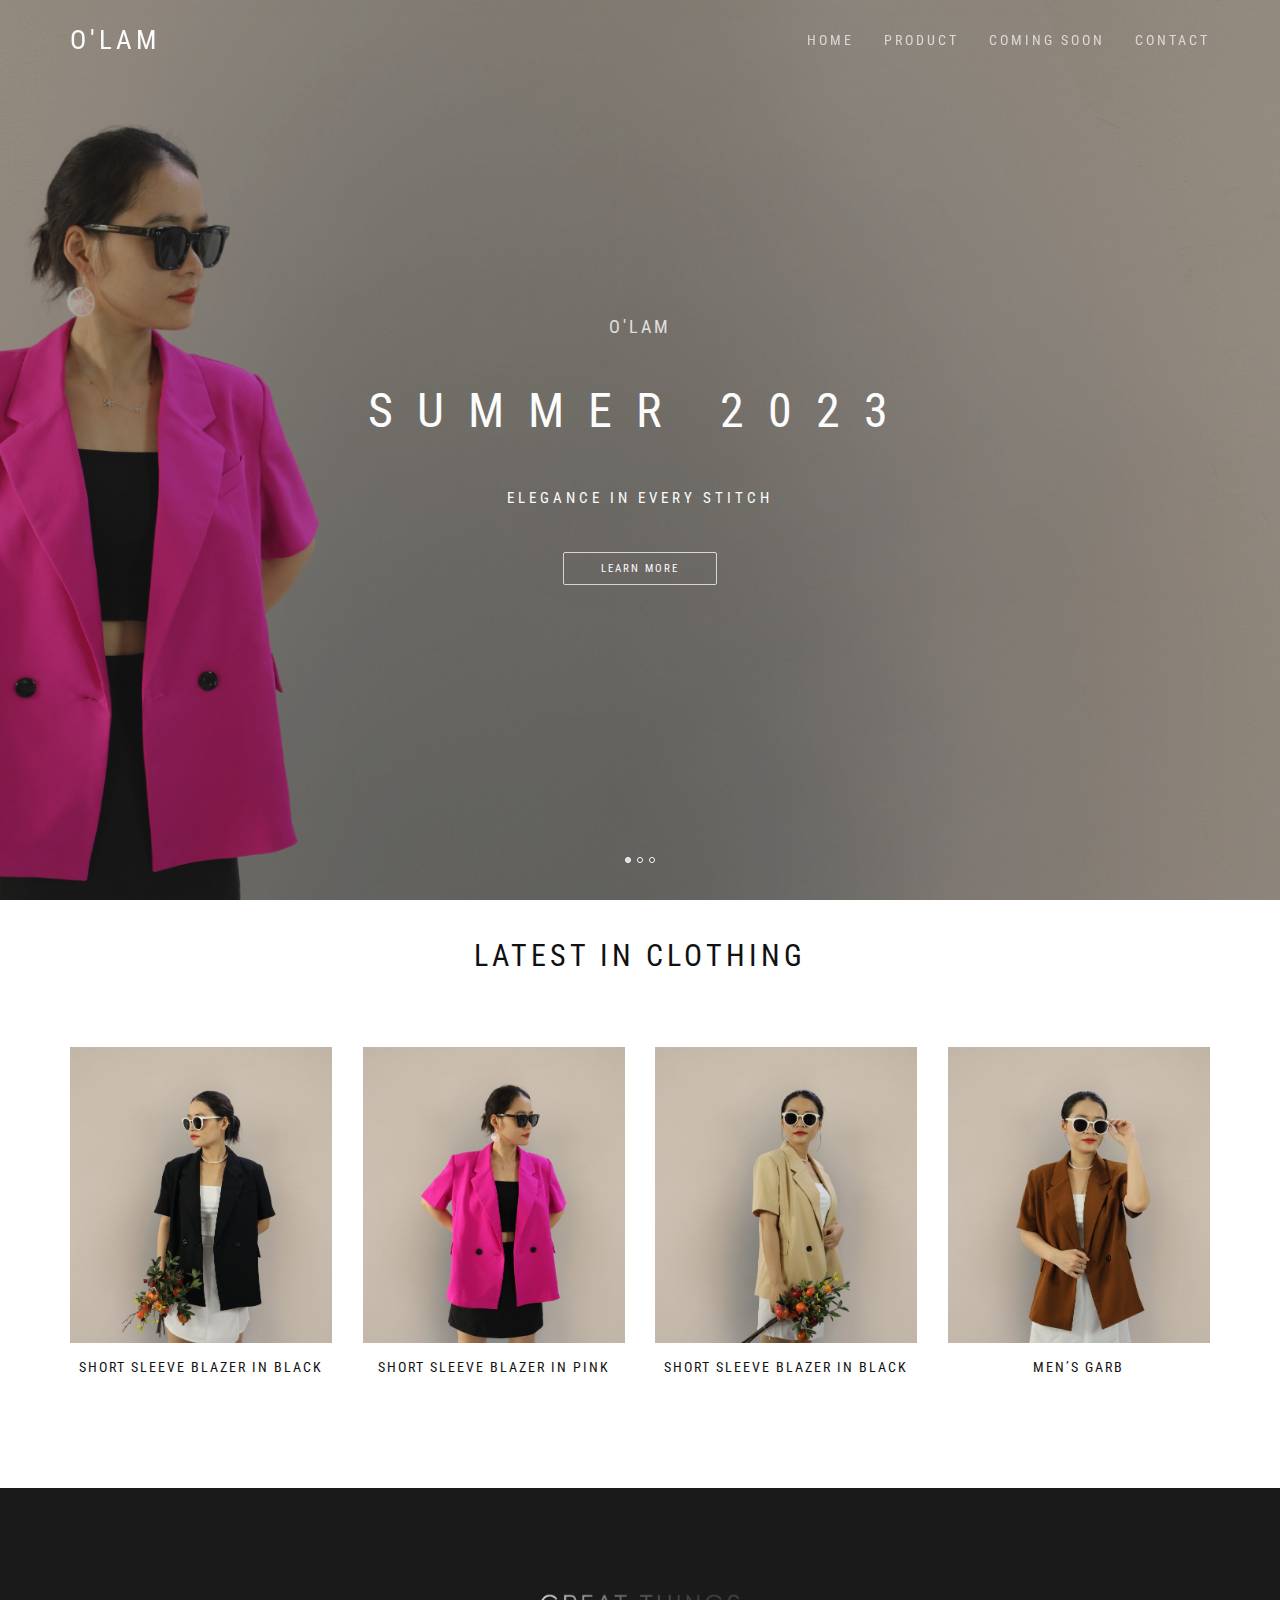
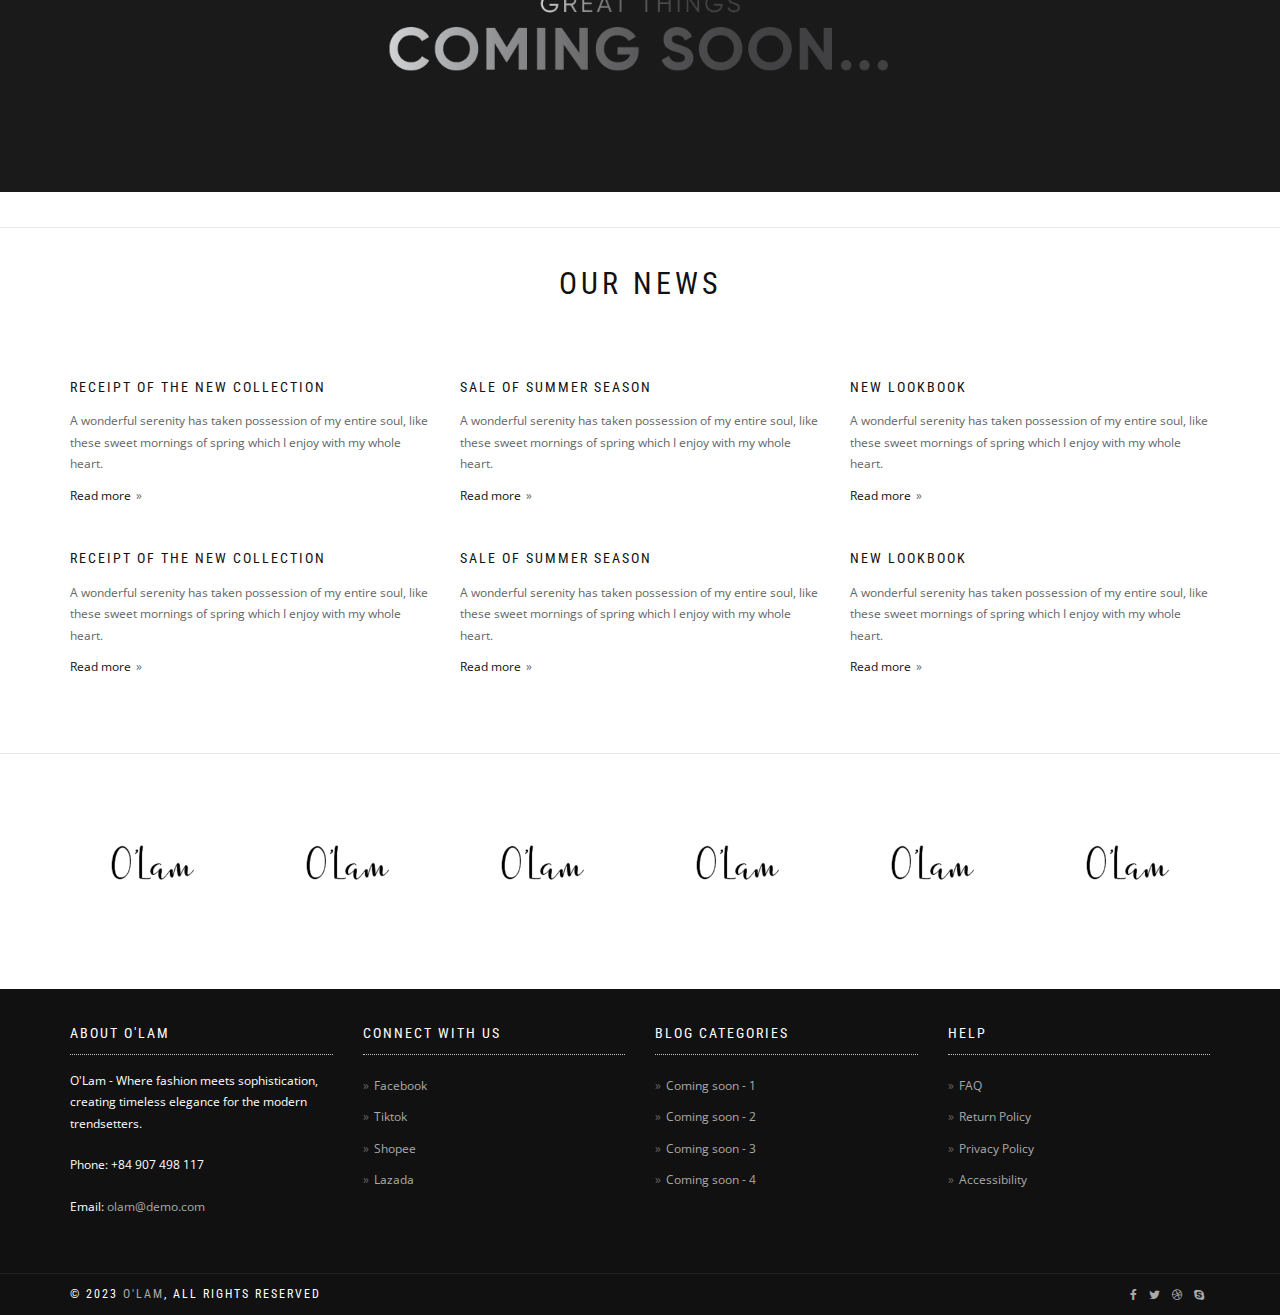
==== index.html @ 0d29443d "aa" ====
<!DOCTYPE html>
<html lang="en-US" dir="ltr">
  <head>
    <meta charset="utf-8">
    <meta http-equiv="X-UA-Compatible" content="IE=edge">
    <meta name="viewport" content="width=device-width, initial-scale=1">
    <!--  
    Document Title
    =============================================
    -->
    <title>O'LAM | Be Your Style</title>
    <!--  
    Favicons
    =============================================
    -->
    <link rel="icon" type="image/png" sizes="16x16"  href="assets/images/favicons/favicon-16x16.png">
    <meta name="msapplication-TileColor" content="#ffffff">
    <meta name="theme-color" content="#ffffff">
    <!--  
    Stylesheets
    =============================================
    
    -->
    <!-- Default stylesheets-->
    <link href="assets/lib/bootstrap/dist/css/bootstrap.min.css" rel="stylesheet">
    <!-- Template specific stylesheets-->
    <link href="https://fonts.googleapis.com/css?family=Roboto+Condensed:400,700" rel="stylesheet">
    <link href="https://fonts.googleapis.com/css?family=Volkhov:400i" rel="stylesheet">
    <link href="https://fonts.googleapis.com/css?family=Open+Sans:300,400,600,700,800" rel="stylesheet">
    <link href="assets/lib/animate.css/animate.css" rel="stylesheet">
    <link href="assets/lib/components-font-awesome/css/font-awesome.min.css" rel="stylesheet">
    <link href="assets/lib/et-line-font/et-line-font.css" rel="stylesheet">
    <link href="assets/lib/flexslider/flexslider.css" rel="stylesheet">
    <link href="assets/lib/owl.carousel/dist/assets/owl.carousel.min.css" rel="stylesheet">
    <link href="assets/lib/owl.carousel/dist/assets/owl.theme.default.min.css" rel="stylesheet">
    <link href="assets/lib/magnific-popup/dist/magnific-popup.css" rel="stylesheet">
    <link href="assets/lib/simple-text-rotator/simpletextrotator.css" rel="stylesheet">
    <!-- Main stylesheet and color file-->
    <link href="assets/css/style.css" rel="stylesheet">
    <link href="assets/css/olam.css" rel="stylesheet">
    <link id="color-scheme" href="assets/css/colors/default.css" rel="stylesheet">
  </head>
  <body data-spy="scroll" data-target=".onpage-navigation" data-offset="60">
    <main>
      <div class="page-loader">
        <div class="loader">Loading...</div>
      </div>
      <nav class="navbar navbar-custom navbar-fixed-top navbar-transparent" role="navigation">
        <div class="container">
          <div class="navbar-header">
            <button class="navbar-toggle" type="button" data-toggle="collapse" data-target="#custom-collapse"><span class="sr-only">Toggle navigation</span><span class="icon-bar"></span><span class="icon-bar"></span><span class="icon-bar"></span></button><a class="navbar-brand" href="index.html">O'LAM</a>
          </div>
          <div class="collapse navbar-collapse" id="custom-collapse">
            <ul class="nav navbar-nav navbar-right">
              <li class="dropdown"><a  href="#" >Home</a></li>
              <li class="dropdown"><a  href="#" >PRODUCT</a></li>
              <li class="dropdown"><a  href="#" >COMING SOON</a></li>
              <li class="dropdown"><a  href="#" >CONTACT</a></li>
              
            </ul>
          </div>
        </div>
      </nav>
      <section class="home-section home-fade home-full-height" id="home">
        <div class="hero-slider">
          <ul class="slides">
            <li class="bg-dark-30 bg-dark shop-page-header" style="background-image:url(&quot;assets/images/shop/slider1.png&quot;);">
              <div class="titan-caption">
                <div class="caption-content">
                  <div class="font-alt mb-30 titan-title-size-2">O'lam</div>
                  <div class="font-alt mb-30 titan-title-size-4"> Summer 2023</div>
                  <div class="font-alt mb-40 titan-title-size-1">Elegance in Every Stitch</div><a class="section-scroll btn btn-border-w btn-round" href="#latest">Learn More</a>
                </div>
              </div>
            </li>
            <li class="bg-dark-30 bg-dark shop-page-header" style="background-image:url(&quot;assets/images/shop/slider2.png&quot;);">
              <div class="titan-caption">
                <div class="caption-content">
                  <div class="font-alt mb-30 titan-title-size-2">O'lam</div>
                  <div class="font-alt mb-40 titan-title-size-4">YOUR ONLINE FASHION DESTINATION</div><a class="section-scroll btn btn-border-w btn-round" href="#latest">Learn More</a>
                </div>
              </div>
            </li>
            <li class="bg-dark-30 bg-dark shop-page-header" style="background-image:url(&quot;assets/images/shop/slider3.png&quot;);">
              <div class="titan-caption">
                <div class="caption-content">
                  <div class="font-alt mb-30 titan-title-size-2">O'lam</div>
                  <div class="font-alt mb-40 titan-title-size-4">Exclusive products</div><a class="section-scroll btn btn-border-w btn-round" href="#latest">Learn More</a>
                </div>
              </div>
            </li>
          </ul>
        </div>
      </section>
      <div class="main">
        <section class="module-small">
          <div class="container">
            <div class="row">
              <div class="col-sm-6 col-sm-offset-3">
                <h2 class="module-title font-alt">Latest in clothing</h2>
              </div>
            </div>
            <div class="row multi-columns-row">
              <div class="col-sm-6 col-md-3 col-lg-3">
                <div class="shop-item">
                  <div class="shop-item-image1"><img src="assets/images/shop/product-7.jpg" alt="Accessories Pack"/>
                    <!-- <div class="shop-item-detail"><a class="btn btn-round btn-b"><span class="icon-basket">Add To Cart</span></a></div> -->
                  </div>
                  <h4 class="shop-item-title font-alt"><a href="#">short sleeve blazer in black</a></h4>
                </div>
              </div>
              <div class="col-sm-6 col-md-3 col-lg-3">
                <div class="shop-item">
                  <div class="shop-item-image1"><img src="assets/images/shop/product-10.jpg" alt="Cold Garb"/>
                    <!-- <div class="shop-item-detail"><a class="btn btn-round btn-b"><span class="icon-basket">Add To Cart</span></a></div> -->
                  </div>
                  <h4 class="shop-item-title font-alt"><a href="#">short sleeve blazer in pink</a></h4>
                </div>
              </div>
              <div class="col-sm-6 col-md-3 col-lg-3">
                <div class="shop-item">
                  <div class="shop-item-image1"><img src="assets/images/shop/product-8.jpg" alt="Men’s Casual Pack"/>
                    <!-- <div class="shop-item-detail"><a class="btn btn-round btn-b"><span class="icon-basket">Add To Cart</span></a></div> -->
                  </div>
                  <h4 class="shop-item-title font-alt"><a href="#">short sleeve blazer in black</a></h4>
                </div>
              </div>
              <div class="col-sm-6 col-md-3 col-lg-3">
                <div class="shop-item">
                  <div class="shop-item-image1"><img src="assets/images/shop/product-9.jpg" alt="Men’s Garb"/>
                    <!-- <div class="shop-item-detail"><a class="btn btn-round btn-b"><span class="icon-basket">Add To Cart</span></a></div> -->
                  </div>
                  <h4 class="shop-item-title font-alt"><a href="#">Men’s Garb</a></h4>
                </div>
              </div>
              
            </div>
            <!-- <div class="row mt-30">
              <div class="col-sm-12 align-center"><a class="btn btn-b btn-round" href="#">See all products</a></div>
            </div> -->
          </div>
        </section>
        <section class="module module-video ">   
                <img src="assets/images/Banner.png" alt="" srcset="">            
          <!-- <div class="video-player" data-property="{videoURL:'https://www.youtube.com/watch?v=EMy5krGcoOU', containment:'.module-video', startAt:0, mute:true, autoPlay:true, loop:true, opacity:1, showControls:false, showYTLogo:false, vol:25}"></div> -->
        </section>
        <!-- <section class="module">
          <div class="container">
            <div class="row">
              <div class="col-sm-6 col-sm-offset-3">
                <h2 class="module-title font-alt">Exclusive products</h2>
                <div class="module-subtitle font-serif">The languages only differ in their grammar, their pronunciation and their most common words.</div>
              </div>
            </div>
            <div class="row">
              <div class="owl-carousel text-center" data-items="5" data-pagination="false" data-navigation="false">
                <div class="owl-item">
                  <div class="col-sm-12">
                    <div class="ex-product"><a href="#"><img src="assets/images/shop/product-1.jpg" alt="Leather belt"/></a>
                      <h4 class="shop-item-title font-alt"><a href="#">Leather belt</a></h4>£12.00
                    </div>
                  </div>
                </div>
                <div class="owl-item">
                  <div class="col-sm-12">
                    <div class="ex-product"><a href="#"><img src="assets/images/shop/product-2.jpg" alt="Derby shoes"/></a>
                      <h4 class="shop-item-title font-alt"><a href="#">Derby shoes</a></h4>£54.00
                    </div>
                  </div>
                </div>
                <div class="owl-item">
                  <div class="col-sm-12">
                    <div class="ex-product"><a href="#"><img src="assets/images/shop/product-3.jpg" alt="Leather belt"/></a>
                      <h4 class="shop-item-title font-alt"><a href="#">Leather belt</a></h4>£19.00
                    </div>
                  </div>
                </div>
                <div class="owl-item">
                  <div class="col-sm-12">
                    <div class="ex-product"><a href="#"><img src="assets/images/shop/product-4.jpg" alt="Leather belt"/></a>
                      <h4 class="shop-item-title font-alt"><a href="#">Leather belt</a></h4>£14.00
                    </div>
                  </div>
                </div>
                <div class="owl-item">
                  <div class="col-sm-12">
                    <div class="ex-product"><a href="#"><img src="assets/images/shop/product-5.jpg" alt="Chelsea boots"/></a>
                      <h4 class="shop-item-title font-alt"><a href="#">Chelsea boots</a></h4>£44.00
                    </div>
                  </div>
                </div>
                <div class="owl-item">
                  <div class="col-sm-12">
                    <div class="ex-product"><a href="#"><img src="assets/images/shop/product-6.jpg" alt="Leather belt"/></a>
                      <h4 class="shop-item-title font-alt"><a href="#">Leather belt</a></h4>£19.00
                    </div>
                  </div>
                </div>
              </div>
            </div>
          </div>
        </section> -->
        <hr class="divider-w">
        <section class="module" id="news">
          <div class="container">
            <div class="row">
              <div class="col-sm-6 col-sm-offset-3">
                <h2 class="module-title font-alt">Our News</h2>
              </div>
            </div>
            <div class="row multi-columns-row post-columns wo-border">
              <div class="col-sm-6 col-md-4 col-lg-4">
                <div class="post mb-40">
                  <div class="post-header font-alt">
                    <h2 class="post-title"><a href="#">Receipt of the new collection</a></h2>
                  </div>
                  <div class="post-entry">
                    <p>A wonderful serenity has taken possession of my entire soul, like these sweet mornings of spring which I enjoy with my whole heart.</p>
                  </div>
                  <div class="post-more"><a class="more-link" href="#">Read more</a></div>
                </div>
              </div>
              <div class="col-sm-6 col-md-4 col-lg-4">
                <div class="post mb-40">
                  <div class="post-header font-alt">
                    <h2 class="post-title"><a href="#">Sale of summer season</a></h2>
                  </div>
                  <div class="post-entry">
                    <p>A wonderful serenity has taken possession of my entire soul, like these sweet mornings of spring which I enjoy with my whole heart.</p>
                  </div>
                  <div class="post-more"><a class="more-link" href="#">Read more</a></div>
                </div>
              </div>
              <div class="col-sm-6 col-md-4 col-lg-4">
                <div class="post mb-40">
                  <div class="post-header font-alt">
                    <h2 class="post-title"><a href="#">New lookbook</a></h2>
                  </div>
                  <div class="post-entry">
                    <p>A wonderful serenity has taken possession of my entire soul, like these sweet mornings of spring which I enjoy with my whole heart.</p>
                  </div>
                  <div class="post-more"><a class="more-link" href="#">Read more</a></div>
                </div>
              </div>
              <div class="col-sm-6 col-md-4 col-lg-4">
                <div class="post mb-40">
                  <div class="post-header font-alt">
                    <h2 class="post-title"><a href="#">Receipt of the new collection</a></h2>
                  </div>
                  <div class="post-entry">
                    <p>A wonderful serenity has taken possession of my entire soul, like these sweet mornings of spring which I enjoy with my whole heart.</p>
                  </div>
                  <div class="post-more"><a class="more-link" href="#">Read more</a></div>
                </div>
              </div>
              <div class="col-sm-6 col-md-4 col-lg-4">
                <div class="post mb-40">
                  <div class="post-header font-alt">
                    <h2 class="post-title"><a href="#">Sale of summer season</a></h2>
                  </div>
                  <div class="post-entry">
                    <p>A wonderful serenity has taken possession of my entire soul, like these sweet mornings of spring which I enjoy with my whole heart.</p>
                  </div>
                  <div class="post-more"><a class="more-link" href="#">Read more</a></div>
                </div>
              </div>
              <div class="col-sm-6 col-md-4 col-lg-4">
                <div class="post mb-40">
                  <div class="post-header font-alt">
                    <h2 class="post-title"><a href="#">New lookbook</a></h2>
                  </div>
                  <div class="post-entry">
                    <p>A wonderful serenity has taken possession of my entire soul, like these sweet mornings of spring which I enjoy with my whole heart.</p>
                  </div>
                  <div class="post-more"><a class="more-link" href="#">Read more</a></div>
                </div>
              </div>
            </div>
          </div>
        </section>
        <hr class="divider-w">
        <section class="module-small">
          <div class="container">
            <div class="row client">
              <div class="owl-carousel text-center" data-items="6" data-pagination="false" data-navigation="false">
                <div class="owl-item">
                  <div class="col-sm-12">
                    <div class="client-logo"><img src="assets/images/client-logo-1.png" alt="Client Logo"/></div>
                  </div>
                </div>
                <div class="owl-item">
                  <div class="col-sm-12">
                    <div class="client-logo"><img src="assets/images/client-logo-1.png" alt="Client Logo"/></div>
                  </div>
                </div>
                <div class="owl-item">
                  <div class="col-sm-12">
                    <div class="client-logo"><img src="assets/images/client-logo-1.png" alt="Client Logo"/></div>
                  </div>
                </div>
                <div class="owl-item">
                  <div class="col-sm-12">
                    <div class="client-logo"><img src="assets/images/client-logo-1.png" alt="Client Logo"/></div>
                  </div>
                </div>
                <div class="owl-item">
                  <div class="col-sm-12">
                    <div class="client-logo"><img src="assets/images/client-logo-1.png" alt="Client Logo"/></div>
                  </div>
                </div>
                <div class="owl-item">
                  <div class="col-sm-12">
                    <div class="client-logo"><img src="assets/images/client-logo-1.png" alt="Client Logo"/></div>
                  </div>
                </div>
                <div class="owl-item">
                  <div class="col-sm-12">
                    <div class="client-logo"><img src="assets/images/client-logo-1.png" alt="Client Logo"/></div>
                  </div>
                </div>
                <div class="owl-item">
                  <div class="col-sm-12">
                    <div class="client-logo"><img src="assets/images/client-logo-1.png" alt="Client Logo"/></div>
                  </div>
                </div>
                <div class="owl-item">
                  <div class="col-sm-12">
                    <div class="client-logo"><img src="assets/images/client-logo-1.png" alt="Client Logo"/></div>
                  </div>
                </div>
              </div>
            </div>
          </div>
        </section>
        <div class="module-small bg-dark">
          <div class="container">
            <div class="row">
              <div class="col-sm-3">
                <div class="widget">
                  <h5 class="widget-title font-alt">About O'Lam</h5>
                  <p>O'Lam - Where fashion meets sophistication, creating timeless elegance for the modern trendsetters.</p>
                  <p>Phone: +84 907 498 117</p>
                  <p>Email: <a href="#"> olam@demo.com</a></p>
                </div>
              </div>
              <div class="col-sm-3">
                <div class="widget">
                  <h5 class="widget-title font-alt">CONNECT WITH US</h5>
                  <ul class="icon-list">
                    <li><a href="https://www.facebook.com/olamvn">Facebook</a></li>
                    <li><a href="#">Tiktok</a></li>
                    <li><a href="#">Shopee</a></li>
                    <li><a href="#">Lazada</a></li>
                  </ul>
                </div>
              </div>
              <div class="col-sm-3">
                <div class="widget">
                  <h5 class="widget-title font-alt">Blog Categories</h5>
                  <ul class="icon-list">
                    <li><a href="#">Coming soon - 1</a></li>
                    <li><a href="#">Coming soon - 2</a></li>
                    <li><a href="#">Coming soon - 3</a></li>
                    <li><a href="#">Coming soon - 4</a></li>
                  </ul>
                </div>
              </div>
              <div class="col-sm-3">
                <div class="widget">
                  <h5 class="widget-title font-alt">Help</h5>
                  <ul class="icon-list">
                    <li><a href="#">FAQ</a></li>
                    <li><a href="#">Return Policy</a></li>
                    <li><a href="#">Privacy Policy</a></li>
                    <li><a href="#">Accessibility</a></li>
                  </ul>
                </div>
              </div>
            </div>
          </div>
        </div>
        <hr class="divider-d">
        <footer class="footer bg-dark">
          <div class="container">
            <div class="row">
              <div class="col-sm-6">
                <p class="copyright font-alt">&copy; 2023&nbsp;<a href="index.html">O'lam</a>, All Rights Reserved</p>
              </div>
              <div class="col-sm-6">
                <div class="footer-social-links"><a href="#"><i class="fa fa-facebook"></i></a><a href="#"><i class="fa fa-twitter"></i></a><a href="#"><i class="fa fa-dribbble"></i></a><a href="#"><i class="fa fa-skype"></i></a>
                </div>
              </div>
            </div>
          </div>
        </footer>
      </div>
      <div class="scroll-up"><a href="#totop"><i class="fa fa-angle-double-up"></i></a></div>
    </main>
    <!--  
    JavaScripts
    =============================================
    -->
    <script src="assets/lib/jquery/dist/jquery.js"></script>
    <script src="assets/lib/bootstrap/dist/js/bootstrap.min.js"></script>
    <script src="assets/lib/wow/dist/wow.js"></script>
    <script src="assets/lib/jquery.mb.ytplayer/dist/jquery.mb.YTPlayer.js"></script>
    <script src="assets/lib/isotope/dist/isotope.pkgd.js"></script>
    <script src="assets/lib/imagesloaded/imagesloaded.pkgd.js"></script>
    <script src="assets/lib/flexslider/jquery.flexslider.js"></script>
    <script src="assets/lib/owl.carousel/dist/owl.carousel.min.js"></script>
    <script src="assets/lib/smoothscroll.js"></script>
    <script src="assets/lib/magnific-popup/dist/jquery.magnific-popup.js"></script>
    <script src="assets/lib/simple-text-rotator/jquery.simple-text-rotator.min.js"></script>
    <script src="assets/js/plugins.js"></script>
    <script src="assets/js/main.js"></script>
  </body>
</html>
---- assets/lib/et-line-font/et-line-font.css ----
@font-face {
	font-family: 'et-line';
	src:url('fonts/et-line.eot');
	src:url('fonts/et-line.eot?#iefix') format('embedded-opentype'),
		url('fonts/et-line.woff') format('woff'),
		url('fonts/et-line.ttf') format('truetype'),
		url('fonts/et-line.svg#et-line') format('svg');
	font-weight: normal;
	font-style: normal;
}

/* Use the following CSS code if you want to use data attributes for inserting your icons */
[data-icon]:before {
	font-family: 'et-line';
	content: attr(data-icon);
	speak: none;
	font-weight: normal;
	font-variant: normal;
	text-transform: none;
	line-height: 1;
	-webkit-font-smoothing: antialiased;
	-moz-osx-font-smoothing: grayscale;
	display:inline-block;
}

/* Use the following CSS code if you want to have a class per icon */
/*
Instead of a list of all class selectors,
you can use the generic selector below, but it's slower:
[class*="icon-"] {
*/
.icon-mobile, .icon-laptop, .icon-desktop, .icon-tablet, .icon-phone, .icon-document, .icon-documents, .icon-search, .icon-clipboard, .icon-newspaper, .icon-notebook, .icon-book-open, .icon-browser, .icon-calendar, .icon-presentation, .icon-picture, .icon-pictures, .icon-video, .icon-camera, .icon-printer, .icon-toolbox, .icon-briefcase, .icon-wallet, .icon-gift, .icon-bargraph, .icon-grid, .icon-expand, .icon-focus, .icon-edit, .icon-adjustments, .icon-ribbon, .icon-hourglass, .icon-lock, .icon-megaphone, .icon-shield, .icon-trophy, .icon-flag, .icon-map, .icon-puzzle, .icon-basket, .icon-envelope, .icon-streetsign, .icon-telescope, .icon-gears, .icon-key, .icon-paperclip, .icon-attachment, .icon-pricetags, .icon-lightbulb, .icon-layers, .icon-pencil, .icon-tools, .icon-tools-2, .icon-scissors, .icon-paintbrush, .icon-magnifying-glass, .icon-circle-compass, .icon-linegraph, .icon-mic, .icon-strategy, .icon-beaker, .icon-caution, .icon-recycle, .icon-anchor, .icon-profile-male, .icon-profile-female, .icon-bike, .icon-wine, .icon-hotairballoon, .icon-globe, .icon-genius, .icon-map-pin, .icon-dial, .icon-chat, .icon-heart, .icon-cloud, .icon-upload, .icon-download, .icon-target, .icon-hazardous, .icon-piechart, .icon-speedometer, .icon-global, .icon-compass, .icon-lifesaver, .icon-clock, .icon-aperture, .icon-quote, .icon-scope, .icon-alarmclock, .icon-refresh, .icon-happy, .icon-sad, .icon-facebook, .icon-twitter, .icon-googleplus, .icon-rss, .icon-tumblr, .icon-linkedin, .icon-dribbble {
	font-family: 'et-line';
	speak: none;
	font-style: normal;
	font-weight: normal;
	font-variant: normal;
	text-transform: none;
	line-height: 1;
	-webkit-font-smoothing: antialiased;
	-moz-osx-font-smoothing: grayscale;
	display:inline-block;
}
.icon-mobile:before {
	content: "\e000";
}
.icon-laptop:before {
	content: "\e001";
}
.icon-desktop:before {
	content: "\e002";
}
.icon-tablet:before {
	content: "\e003";
}
.icon-phone:before {
	content: "\e004";
}
.icon-document:before {
	content: "\e005";
}
.icon-documents:before {
	content: "\e006";
}
.icon-search:before {
	content: "\e007";
}
.icon-clipboard:before {
	content: "\e008";
}
.icon-newspaper:before {
	content: "\e009";
}
.icon-notebook:before {
	content: "\e00a";
}
.icon-book-open:before {
	content: "\e00b";
}
.icon-browser:before {
	content: "\e00c";
}
.icon-calendar:before {
	content: "\e00d";
}
.icon-presentation:before {
	content: "\e00e";
}
.icon-picture:before {
	content: "\e00f";
}
.icon-pictures:before {
	content: "\e010";
}
.icon-video:before {
	content: "\e011";
}
.icon-camera:before {
	content: "\e012";
}
.icon-printer:before {
	content: "\e013";
}
.icon-toolbox:before {
	content: "\e014";
}
.icon-briefcase:before {
	content: "\e015";
}
.icon-wallet:before {
	content: "\e016";
}
.icon-gift:before {
	content: "\e017";
}
.icon-bargraph:before {
	content: "\e018";
}
.icon-grid:before {
	content: "\e019";
}
.icon-expand:before {
	content: "\e01a";
}
.icon-focus:before {
	content: "\e01b";
}
.icon-edit:before {
	content: "\e01c";
}
.icon-adjustments:before {
	content: "\e01d";
}
.icon-ribbon:before {
	content: "\e01e";
}
.icon-hourglass:before {
	content: "\e01f";
}
.icon-lock:before {
	content: "\e020";
}
.icon-megaphone:before {
	content: "\e021";
}
.icon-shield:before {
	content: "\e022";
}
.icon-trophy:before {
	content: "\e023";
}
.icon-flag:before {
	content: "\e024";
}
.icon-map:before {
	content: "\e025";
}
.icon-puzzle:before {
	content: "\e026";
}
.icon-basket:before {
	content: "\e027";
}
.icon-envelope:before {
	content: "\e028";
}
.icon-streetsign:before {
	content: "\e029";
}
.icon-telescope:before {
	content: "\e02a";
}
.icon-gears:before {
	content: "\e02b";
}
.icon-key:before {
	content: "\e02c";
}
.icon-paperclip:before {
	content: "\e02d";
}
.icon-attachment:before {
	content: "\e02e";
}
.icon-pricetags:before {
	content: "\e02f";
}
.icon-lightbulb:before {
	content: "\e030";
}
.icon-layers:before {
	content: "\e031";
}
.icon-pencil:before {
	content: "\e032";
}
.icon-tools:before {
	content: "\e033";
}
.icon-tools-2:before {
	content: "\e034";
}
.icon-scissors:before {
	content: "\e035";
}
.icon-paintbrush:before {
	content: "\e036";
}
.icon-magnifying-glass:before {
	content: "\e037";
}
.icon-circle-compass:before {
	content: "\e038";
}
.icon-linegraph:before {
	content: "\e039";
}
.icon-mic:before {
	content: "\e03a";
}
.icon-strategy:before {
	content: "\e03b";
}
.icon-beaker:before {
	content: "\e03c";
}
.icon-caution:before {
	content: "\e03d";
}
.icon-recycle:before {
	content: "\e03e";
}
.icon-anchor:before {
	content: "\e03f";
}
.icon-profile-male:before {
	content: "\e040";
}
.icon-profile-female:before {
	content: "\e041";
}
.icon-bike:before {
	content: "\e042";
}
.icon-wine:before {
	content: "\e043";
}
.icon-hotairballoon:before {
	content: "\e044";
}
.icon-globe:before {
	content: "\e045";
}
.icon-genius:before {
	content: "\e046";
}
.icon-map-pin:before {
	content: "\e047";
}
.icon-dial:before {
	content: "\e048";
}
.icon-chat:before {
	content: "\e049";
}
.icon-heart:before {
	content: "\e04a";
}
.icon-cloud:before {
	content: "\e04b";
}
.icon-upload:before {
	content: "\e04c";
}
.icon-download:before {
	content: "\e04d";
}
.icon-target:before {
	content: "\e04e";
}
.icon-hazardous:before {
	content: "\e04f";
}
.icon-piechart:before {
	content: "\e050";
}
.icon-speedometer:before {
	content: "\e051";
}
.icon-global:before {
	content: "\e052";
}
.icon-compass:before {
	content: "\e053";
}
.icon-lifesaver:before {
	content: "\e054";
}
.icon-clock:before {
	content: "\e055";
}
.icon-aperture:before {
	content: "\e056";
}
.icon-quote:before {
	content: "\e057";
}
.icon-scope:before {
	content: "\e058";
}
.icon-alarmclock:before {
	content: "\e059";
}
.icon-refresh:before {
	content: "\e05a";
}
.icon-happy:before {
	content: "\e05b";
}
.icon-sad:before {
	content: "\e05c";
}
.icon-facebook:before {
	content: "\e05d";
}
.icon-twitter:before {
	content: "\e05e";
}
.icon-googleplus:before {
	content: "\e05f";
}
.icon-rss:before {
	content: "\e060";
}
.icon-tumblr:before {
	content: "\e061";
}
.icon-linkedin:before {
	content: "\e062";
}
.icon-dribbble:before {
	content: "\e063";
}
---- assets/lib/simple-text-rotator/simpletextrotator.css ----
.rotating {
  display: inline-block;
  -webkit-transform-style: preserve-3d;
  -moz-transform-style: preserve-3d;
  -ms-transform-style: preserve-3d;
  -o-transform-style: preserve-3d;
  transform-style: preserve-3d;
  -webkit-transform: rotateX(0) rotateY(0) rotateZ(0);
  -moz-transform: rotateX(0) rotateY(0) rotateZ(0);
  -ms-transform: rotateX(0) rotateY(0) rotateZ(0);
  -o-transform: rotateX(0) rotateY(0) rotateZ(0);
  transform: rotateX(0) rotateY(0) rotateZ(0);
  -webkit-transition: 0.5s;
  -moz-transition: 0.5s;
  -ms-transition: 0.5s;
  -o-transition: 0.5s;
  transition: 0.5s;
  -webkit-transform-origin-x: 50%;
}

.rotating.flip {
  position: relative;
}

.rotating .front, .rotating .back {
  left: 0;
  top: 0;
  -webkit-backface-visibility: hidden;
  -moz-backface-visibility: hidden;
  -ms-backface-visibility: hidden;
  -o-backface-visibility: hidden;
  backface-visibility: hidden;
}

.rotating .front {
  position: absolute;
  display: inline-block;
  -webkit-transform: translate3d(0,0,1px);
  -moz-transform: translate3d(0,0,1px);
  -ms-transform: translate3d(0,0,1px);
  -o-transform: translate3d(0,0,1px);
  transform: translate3d(0,0,1px);
}

.rotating.flip .front {
  z-index: 1;
}

.rotating .back {
  display: block;
  opacity: 0;
}

.rotating.spin {
  -webkit-transform: rotate(360deg) scale(0);
  -moz-transform: rotate(360deg) scale(0);
  -ms-transform: rotate(360deg) scale(0);
  -o-transform: rotate(360deg) scale(0);
  transform: rotate(360deg) scale(0);
}



.rotating.flip .back {
  z-index: 2;
  display: block;
  opacity: 1;
  
  -webkit-transform: rotateY(180deg) translate3d(0,0,0);
  -moz-transform: rotateY(180deg) translate3d(0,0,0);
  -ms-transform: rotateY(180deg) translate3d(0,0,0);
  -o-transform: rotateY(180deg) translate3d(0,0,0);
  transform: rotateY(180deg) translate3d(0,0,0);
}

.rotating.flip.up .back {
  -webkit-transform: rotateX(180deg) translate3d(0,0,0);
  -moz-transform: rotateX(180deg) translate3d(0,0,0);
  -ms-transform: rotateX(180deg) translate3d(0,0,0);
  -o-transform: rotateX(180deg) translate3d(0,0,0);
  transform: rotateX(180deg) translate3d(0,0,0);
}

.rotating.flip.cube .front {
  -webkit-transform: translate3d(0,0,100px) scale(0.9,0.9);
  -moz-transform: translate3d(0,0,100px) scale(0.85,0.85);
  -ms-transform: translate3d(0,0,100px) scale(0.85,0.85);
  -o-transform: translate3d(0,0,100px) scale(0.85,0.85);
  transform: translate3d(0,0,100px) scale(0.85,0.85);
}

.rotating.flip.cube .back {
  -webkit-transform: rotateY(180deg) translate3d(0,0,100px) scale(0.9,0.9);
  -moz-transform: rotateY(180deg) translate3d(0,0,100px) scale(0.85,0.85);
  -ms-transform: rotateY(180deg) translate3d(0,0,100px) scale(0.85,0.85);
  -o-transform: rotateY(180deg) translate3d(0,0,100px) scale(0.85,0.85);
  transform: rotateY(180deg) translate3d(0,0,100px) scale(0.85,0.85);
}

.rotating.flip.cube.up .back {
  -webkit-transform: rotateX(180deg) translate3d(0,0,100px) scale(0.9,0.9);
  -moz-transform: rotateX(180deg) translate3d(0,0,100px) scale(0.85,0.85);
  -ms-transform: rotateX(180deg) translate3d(0,0,100px) scale(0.85,0.85);
  -o-transform: rotateX(180deg) translate3d(0,0,100px) scale(0.85,0.85);
  transform: rotateX(180deg) translate3d(0,0,100px) scale(0.85,0.85);
}
---- assets/css/style.css ----
/*--------------------------------------------------------------
	Common
--------------------------------------------------------------*/
html {
  overflow-y: scroll;
  overflow-x: hidden;
  -ms-overflow-style: scrollbar;
}

body {
  background: #fff;
  font: 400 12px/1.8 "Open Sans", sans-serif;
  color: #666;
  -webkit-font-smoothing: antialiased;
}

img {
  max-width: 100%;
  height: auto;
}

iframe {
  border: 0;
}

.align-center {
  text-align: center;
}

.align-left {
  text-align: left !important;
}

.position-relative {
  position: relative;
}

.leftauto {
  right: 0 !important;
  left: auto !important;
}

/* Transition elsements */
a,
.btn {
  transition: all 0.125s ease-in-out 0s;
}

.client-logo,
.gallery-caption,
.gallery-image:after,
.gallery-image img,
.price-table,
.team-detail,
.team-image:after,
.work-caption,
.work-image > img,
.work-image:after,
.post-thumbnail,
.post-video,
.post-images-slider {
  transition: all 0.3s ease-in-out 0s;
}

/* Reset box-shadow */
.btn,
.well,
.panel,
.progress,
.form-control,
.form-control:hover,
.form-control:focus,
.navbar-custom .dropdown-menu {
  box-shadow: none;
}

/* Reset border-radius */
.well,
.label,
.alert,
.progress,
.form-control,
.modal-content,
.panel-heading,
.panel-group .panel,
.nav-tabs > li > a,
.nav-pills > li > a {
  border-radius: 2px;
}

.pr-remove {
  /*vertical-align: middle !important;*/
  text-align: center;
}

.examples {
  border-radius: 2px;
  padding: 7px 5px;
  margin: 0 0 40px;
}

.examples.bg-dark {
  background: #333;
  border: 0;
}

.et-icons .box1 {
  border: 1px solid #e5e5e5;
  display: block;
  width: 25%;
  float: left;
  padding: 0;
  font-size: 13px;
  margin: -1px 0 0 -1px;
}

.et-icons .box1 > span {
  display: inline-block;
  border-right: 1px solid #e5e5e5;
  min-width: 60px;
  min-height: 60px;
  text-align: center;
  line-height: 60px;
  font-size: 28px;
  margin-right: 5px;
}

.fa-icons > div {
  padding: 0;
  border: 1px solid #e5e5e5;
  margin: -1px 0 0 -1px;
  font-size: 13px;
}

.fa-icons > div > i {
  display: inline-block;
  margin-right: 5px;
  min-width: 40px;
  min-height: 40px;
  border-right: 1px solid #f1f1f1;
  line-height: 40px;
  text-align: center;
  font-size: 14px;
}

.help-block ul {
  list-style: none;
  padding: 0;
  margin: 0;
}

/* Sections */
.navbar-custom + .main {
  margin-top: 50px;
}

.main {
  position: relative;
  background-color: #fff;
  z-index: 1;
}

.module,
.module-small {
  position: relative;
  padding: 140px 0;
  background-repeat: no-repeat;
  background-position: 50% 50%;
  background-size: cover;
}

/* Module header */
.module-small {
  padding: 70px 0;
}

.module-extra-small {
  padding: 25px 0px;
}

.module-medium {
  padding: 75px 0px;
}

.holder-w {
  position: relative;
  display: table-cell;
  vertical-align: middle;
  height: 1px;
  width: 50%;
}

.holder-w:before {
  border-top: 1px solid #eaeaea;
  position: relative;
  display: block;
  content: "";
  top: 1px;
  height: 1px;
  width: 100%;
}

/* Sections dividers */
.divider-w {
  border-top: 1px solid #eaeaea;
  margin: 0;
}

.divider-d {
  border-top: 1px solid #202020;
  margin: 0;
}

/* Half-image */
.side-image {
  position: absolute;
  height: 100%;
  background-repeat: no-repeat;
  background-position: 50% 50%;
  background-size: cover;
}

.side-image-text {
  background: #fff;
  border-top: 1px solid #e5e5e5;
  border-bottom: 1px solid #e5e5e5;
  padding: 140px 60px 140px;
}

/* Dark background */
.bg-dark,
.bg-dark-30,
.bg-dark-60,
.bg-dark-90,
.bg-dark .module-title,
.bg-dark-30 .module-title,
.bg-dark-60 .module-title,
.bg-dark-90 .module-title,
.bg-dark .module-subtitle,
.bg-dark-30 .module-subtitle,
.bg-dark-60 .module-subtitle,
.bg-dark-90 .module-subtitle,
.bg-dark .alt-module-subtitle h5,
.bg-dark-30 .alt-module-subtitle h5,
.bg-dark-60 .alt-module-subtitle h5,
.bg-dark-90 .alt-module-subtitle h5 {
  color: #fff;
}

.bg-dark {
  background: #111;
}

.bg-dark-30:before {
  position: absolute;
  background: rgba(2, 2, 2, 0.4);
  content: " ";
  height: 100%;
  width: 100%;
  left: 0;
  top: 0;
}

.bg-dark-60:before {
  position: absolute;
  background: rgba(34, 34, 34, 0.8);
  content: " ";
  height: 100%;
  width: 100%;
  left: 0;
  top: 0;
}

.bg-dark-90:before {
  position: absolute;
  background: rgba(34, 34, 34, 0.9);
  content: " ";
  height: 100%;
  width: 100%;
  left: 0;
  top: 0;
}

.bg-gradient:before {
  position: absolute;
  background: url([data-uri]);
  /* FF3.6+ */
  /* Chrome,Safari4+ */
  /* Chrome10+,Safari5.1+ */
  /* Opera 11.10+ */
  /* IE10+ */
  background: linear-gradient(to bottom, rgba(40, 115, 113, 0.57) 25%, rgba(115, 54, 31, 0.67) 75%);
  /* W3C */
  filter: progid:DXImageTransform.Microsoft.gradient( startColorstr='#00ffffff', endColorstr='#000000',GradientType=0 );
  /* IE6-8 */
  content: " ";
  height: 100%;
  width: 100%;
  left: 0;
  top: 0;
}

.bg-light {
  background: #f6f6f6;
}

.parallax-bg {
  background-attachment: fixed;
  background-size: cover;
}

/* Vertical margin, padding */
.p-0 {
  padding: 0 !important;
}

.pt-0 {
  padding-top: 0 !important;
}

.pt-10 {
  padding-top: 10px !important;
}

.pt-20 {
  padding-top: 20px !important;
}

.pt-30 {
  padding-top: 30px !important;
}

.pt-40 {
  padding-top: 40px !important;
}

.pt-50 {
  padding-top: 50px !important;
}

.pt-140 {
  padding-top: 140px !important;
}

.pb-0 {
  padding-bottom: 0 !important;
}

.pb-10 {
  padding-bottom: 10px !important;
}

.pb-20 {
  padding-bottom: 20px !important;
}

.pb-30 {
  padding-bottom: 30px !important;
}

.pb-40 {
  padding-bottom: 40px !important;
}

.pb-50 {
  padding-bottom: 50px !important;
}

.pb-140 {
  padding-bottom: 140px !important;
}

.m-0 {
  margin: 0 !important;
}

.mt-0 {
  margin-top: 0 !important;
}

.mt-10 {
  margin-top: 10px !important;
}

.mt-20 {
  margin-top: 20px !important;
}

.mt-30 {
  margin-top: 30px !important;
}

.mt-40 {
  margin-top: 40px !important;
}

.mt-50 {
  margin-top: 50px !important;
}

.mt-60 {
  margin-top: 60px !important;
}

.mt-70 {
  margin-top: 70px !important;
}

.mt-80 {
  margin-top: 80px !important;
}

.mb-0 {
  margin-bottom: 0 !important;
}

.mb-10 {
  margin-bottom: 10px !important;
}

.mb-20 {
  margin-bottom: 20px !important;
}

.mb-30 {
  margin-bottom: 30px !important;
}

.mb-40 {
  margin-bottom: 40px !important;
}

.mb-50 {
  margin-bottom: 50px !important;
}

.mb-60 {
  margin-bottom: 60px !important;
}

.mb-70 {
  margin-bottom: 70px !important;
}

.mb-80 {
  margin-bottom: 80px !important;
}

@media only screen and (max-width: 991px) {
  .mt-sm-0 {
    margin-top: 0 !important;
  }
  .mt-sm-10 {
    margin-top: 10px !important;
  }
  .mt-sm-20 {
    margin-top: 20px !important;
  }
  .mt-sm-30 {
    margin-top: 30px !important;
  }
  .mt-sm-40 {
    margin-top: 40px !important;
  }
  .mt-sm-50 {
    margin-top: 50px !important;
  }
  .mt-sm-60 {
    margin-top: 60px !important;
  }
  .mt-sm-70 {
    margin-top: 70px !important;
  }
  .mt-sm-80 {
    margin-top: 80px !important;
  }
  .mb-sm-0 {
    margin-bottom: 0 !important;
  }
  .mb-sm-10 {
    margin-bottom: 10px !important;
  }
  .mb-sm-20 {
    margin-bottom: 20px !important;
  }
  .mb-sm-30 {
    margin-bottom: 30px !important;
  }
  .mb-sm-40 {
    margin-bottom: 40px !important;
  }
  .mb-sm-50 {
    margin-bottom: 50px !important;
  }
  .mb-sm-60 {
    margin-bottom: 60px !important;
  }
  .mb-sm-70 {
    margin-bottom: 70px !important;
  }
  .mb-sm-80 {
    margin-bottom: 80px !important;
  }
}

@media only screen and (max-width: 767px) {
  .mt-xs-0 {
    margin-top: 0 !important;
  }
  .mt-xs-10 {
    margin-top: 10px !important;
  }
  .mt-xs-20 {
    margin-top: 20px !important;
  }
  .mt-xs-30 {
    margin-top: 30px !important;
  }
  .mt-xs-40 {
    margin-top: 40px !important;
  }
  .mt-xs-50 {
    margin-top: 50px !important;
  }
  .mt-xs-60 {
    margin-top: 60px !important;
  }
  .mt-xs-70 {
    margin-top: 70px !important;
  }
  .mt-xs-80 {
    margin-top: 80px !important;
  }
  .mb-xs-0 {
    margin-bottom: 0 !important;
  }
  .mb-xs-10 {
    margin-bottom: 10px !important;
  }
  .mb-xs-20 {
    margin-bottom: 20px !important;
  }
  .mb-xs-30 {
    margin-bottom: 30px !important;
  }
  .mb-xs-40 {
    margin-bottom: 40px !important;
  }
  .mb-xs-50 {
    margin-bottom: 50px !important;
  }
  .mb-xs-60 {
    margin-bottom: 60px !important;
  }
  .mb-xs-70 {
    margin-bottom: 70px !important;
  }
  .mb-xs-80 {
    margin-bottom: 80px !important;
  }
}

/* Scroll to top */
.scroll-up {
  position: fixed;
  display: none;
  bottom: 7px;
  right: 7px;
  z-index: 999;
}

.scroll-up a {
  background: #fff;
  display: block;
  height: 28px;
  width: 28px;
  text-align: center;
  line-height: 28px;
  font-size: 14px;
  color: #000;
  opacity: 0.6;
  border-radius: 2px;
}

.scroll-up a:hover,
.scroll-up a:active {
  opacity: 1;
  color: #000;
}

/* Video */
.video-controls-box {
  position: absolute !important;
  bottom: 40px;
  left: 0;
  width: 100%;
  z-index: 1;
}

.video-controls-box a {
  display: inline-block;
  color: #fff;
  margin: 0 5px 0 0;
}

/* Landing Page */
.landing-reason:before {
  position: absolute;
  content: " ";
  width: 100%;
  height: 100%;
  left: 0;
  top: 0;
  background-color: rgba(66, 26, 107, 0.9);
}

.landing-reason {
  color: #fff;
  font-size: 13px;
}

.landing-image-text {
  padding-top: 70px;
  padding-bottom: 0px;
}

.landing-image-text h2 {
  margin-top: 100px;
  margin-bottom: 15px;
}

.landing-screenshot:before {
  position: absolute;
  content: " ";
  width: 100%;
  height: 100%;
  left: 0;
  top: 0;
  background-color: rgba(66, 60, 130, 0.5);
}

.alert i {
  margin-right: 5px;
}

/*--------------------------------------------------------------
	Buttons
--------------------------------------------------------------*/
.btn {
  border-radius: 0;
  font-family: "Roboto Condensed", sans-serif;
  text-transform: uppercase;
  letter-spacing: 2px;
  font-size: 11px;
  padding: 8px 37px;
}

.btn.active.focus,
.btn.active:focus,
.btn.focus,
.btn:active.focus,
.btn:active:focus,
.btn:focus {
  outline: 0;
}

.btn.btn-round {
  border-radius: 2px;
}

.btn.btn-circle {
  border-radius: 30px;
}

.btn.btn-w {
  background: rgba(255, 255, 255, 0.8);
  color: #111;
}

.btn.btn-w:hover,
.btn.btn-w:focus {
  background: white;
  color: #111;
}

.btn.btn-g {
  background: #e5e5e5;
  color: #111;
}

.btn.btn-g:hover,
.btn.btn-g:focus {
  background: #d8d8d8;
  color: #111;
}

.btn.btn-border-w {
  background: transparent;
  border: 1px solid rgba(255, 255, 255, 0.75);
  color: #fff;
}

.btn.btn-border-w:hover,
.btn.btn-border-w:focus {
  background: #fff;
  border-color: transparent;
  color: #111;
}

.btn.btn-d {
  background: rgba(17, 17, 17, 0.8);
  color: #fff;
}

.btn.btn-d:hover,
.btn.btn-d:focus {
  background: #111111;
}

.btn.btn-b {
  background: #111111;
  color: #fff;
}

.btn.btn-b:hover,
.btn.btn-b:focus {
  background: rgba(17, 17, 17, 0.8);
}

.btn-border-d {
  background: transparent;
  border: 1px solid #111111;
  color: #111;
}

.btn.btn-border-d:hover,
.btn.btn-border-d:focus {
  background: #111111;
  color: #fff;
}

.btn.btn-font-w {
  background: rgba(255, 255, 255, 0.8);
  color: #fff;
}

.btn.btn-font-w:hover {
  background: #fff;
  color: #111;
}

/* Buttons size */
.btn.btn-lg {
  padding: 12px 45px;
  font-size: 13px;
}

.btn.btn-sm {
  padding: 6px 25px;
  font-size: 10px;
  letter-spacing: 1px;
}

.btn.btn-xs {
  padding: 4px 19px;
  font-size: 10px;
  letter-spacing: 0;
}

.btn-list .btn {
  margin: 5px 0;
}

.search-btn {
  position: absolute;
  background: transparent;
  border: none;
  overflow: hidden;
  top: 50%;
  right: 1px;
  width: 42px;
  height: 40px;
  line-height: 38px;
  font-size: 14px;
  outline: none;
  color: #999;
  margin-top: -20px;
}

.image-button {
  margin: 0px 5px;
}

/*--------------------------------------------------------------
	Forms
--------------------------------------------------------------*/
/* Selection */
::-moz-selection {
  background: #000;
  color: #fff;
}

::-webkit-selection {
  background: #000;
  color: #fff;
}

::selection {
  background: #000;
  color: #fff;
}

/* Forms common style */
.form-control {
  font-family: "Roboto Condensed", sans-serif;
  text-transform: uppercase;
  letter-spacing: 2px;
  font-size: 11px;
  height: 33px;
  border: 1px solid #EAEAEA;
  border-radius: 2px;
  transition: all 0.4s ease-in-out 0s;
}

.form-control:focus {
  border-color: #CACACA;
}

/* Forms size */
.input-lg,
.form-horizontal .form-group-lg .form-control {
  height: 43px;
  font-size: 13px;
}

.input-sm, .form-horizontal .form-group-sm .form-control {
  height: 29px;
  font-size: 10px;
}

.rqst-form {
  margin-top: 27px;
}

.rqst-form .btn {
  margin-top: 5px;
}

.input-group-addon {
  border: 1px solid #e4e4e4 !important;
}

/*--------------------------------------------------------------
	Typography
--------------------------------------------------------------*/
a {
  color: #111;
}

a:hover, a:focus {
  text-decoration: none;
  color: #aaa;
  outline: 0;
}

.bg-dark a {
  color: #aaa;
}

.bg-dark a:hover, .bg-dark a:focus {
  color: #fff;
}

h1, h2, h3, h4, h5, h6 {
  line-height: 1.4;
  font-weight: 400;
}

p, ol, ul, blockquote {
  margin: 0 0 20px;
}

blockquote {
  border: 0;
  font-style: italic;
  font-size: 15px;
  padding: 0;
}

.font-alt {
  font-family: "Roboto Condensed", sans-serif;
  text-transform: uppercase;
  letter-spacing: 2px;
}

.font-serif {
  font-family: Volkhov, "Times New Roman", sans-serif;
  font-style: italic;
}

.large-text {
  font-size: 24px !important;
}

.rotate {
  text-shadow: none !important;
}

.module-title {
  position: relative;
  letter-spacing: 4px;
  text-align: center;
  font-weight: 400;
  font-size: 30px;
  color: #111;
  margin: 0 0 70px;
}

.module-subtitle {
  text-align: center;
  font-size: 16px;
  color: #111;
  margin-bottom: 70px;
}

.module-icon {
  text-align: center;
  font-size: 32px;
  margin-bottom: 20px;
}

.module-title + .module-subtitle {
  margin-top: -35px;
}

/* Restaurant module header */
.alt-module-subtitle {
  display: table;
}

.alt-module-subtitle h5 {
  display: table-cell;
  white-space: pre;
  padding: 0 8px;
  color: #111;
}

/* Finance case study header */
.finance-image-content {
  border: 1px solid #e5e5e5;
  padding: 60px 0px;
}

.finance-image-content .module-title {
  margin-bottom: 20px;
}

.finance-image-content .alt-features-item {
  margin-top: 40px;
}

/* Landing Page */
.landing-reason .module-title {
  color: #e6af4b;
}

.landing-reason .module-title + .module-subtitle {
  margin-top: -60px;
  margin-bottom: 40px;
}

.free-trial {
  background-color: rgba(88, 20, 158, 0.9);
  color: #FFFFFF;
}

.free-trial .color-golden {
  color: #e6af4b;
}

/*  Special Portfolio Page  */
.special-portfolio-header-title {
  border: 1px solid rgba(255, 255, 255, 0.7);
  font-size: 50px;
  padding: 40px 0px;
  letter-spacing: 8px;
}

/*--------------------------------------------------------------
	Slider & Carousel
--------------------------------------------------------------*/
/* -------------------------------------------------------------------
General Styles - FlexSlider
------------------------------------------------------------------- */
.flex-direction-nav a,
.flex-control-nav > li > a {
  transition: all 0.3s ease-in-out 0s;
}

.flex-direction-nav a {
  position: absolute;
  display: block;
  height: 100%;
  width: 50%;
  top: 0;
  z-index: 10;
  overflow: hidden;
  opacity: 0;
  margin: 0;
}

.flex-direction-nav .flex-prev {
  opacity: 0;
  left: 0;
  cursor: url(../images/prev-light.png), e-resize;
}

.flex-direction-nav .flex-next {
  opacity: 0;
  right: 0;
  cursor: url(../images/next-light.png), e-resize;
}

.flex-control-nav {
  position: absolute;
  width: auto;
  left: 50%;
  bottom: 20px;
  z-index: 11;
  text-align: center;
  -webkit-transform: translateX(-50%);
  -ms-transform: translateX(-50%);
  transform: translateX(-50%);
}

.flex-control-nav > li {
  display: inline-block;
  margin: 5px 3px;
}

.flex-control-nav > li > a {
  background: transparent;
  border: 1px solid #fff;
  display: block;
  height: 6px;
  width: 6px;
  border-radius: 6px;
}

.flex-control-nav > li > a:hover,
.flex-control-nav > li > a.flex-active {
  background: #fff;
}

/* -------------------------------------------------------------------
Hero Slider
------------------------------------------------------------------- */
.hero-slider {
  margin: 0 !important;
}

.hero-slider .slides > li {
  display: none;
  -webkit-backface-visibility: hidden;
}

.hero-slider,
.hero-slider .flex-viewport {
  height: 100% !important;
  width: 100%;
  padding: 0;
  margin: 0;
}

.hero-slider .slides {
  height: 100% !important;
  transition-delay: 1s;
}

.hero-slider .flex-direction-nav a {
  width: 15%;
}

.hero-slider .slides li {
  background-size: cover;
  background-position: center center;
  background-repeat: no-repeat;
  height: 100% !important;
  width: 100%;
  padding: 0;
  margin: 0;
  -webkit-background-size: cover;
  -moz-background-size: cover;
  -o-background-size: cover;
}

/* Caption */
.titan-caption {
  position: relative;
  display: table;
  height: 100%;
  width: 70%;
  margin: 0 auto;
}

.titan-caption {
  position: relative;
  display: table;
  height: 100%;
  width: 100%;
  margin: 0 auto;
}

.caption-content {
  display: table-cell;
  vertical-align: middle;
  text-align: center;
}

/*
Photography Page Slider
*/
.photography-page .image-caption {
  bottom: 20px;
  position: absolute;
  width: 35%;
}

.photography-page .image-caption .caption-text {
  font-size: 24px;
  text-transform: capitalize;
  letter-spacing: 1px;
}

.photography-page .flex-control-nav {
  left: 80%;
  bottom: 20px;
  z-index: 11;
}

/* -------------------------------------------------------------------
General Styles - Owlcarousel
------------------------------------------------------------------- */
.owl-controls {
  margin-top: 40px;
}

.owl-pagination div {
  display: inline-block;
}

.owl-controls .owl-page span {
  background: transparent;
  border: 1px solid #111;
  display: block;
  height: 6px;
  width: 6px;
  margin: 0 3px 5px;
  border-radius: 6px;
  transition: all 0.3s ease-in-out 0s;
}

.owl-controls .owl-page.active span,
.owl-controls.clickable .owl-page:hover span {
  background: #111;
}

.owl-controls .owl-buttons > div {
  display: inline-block;
  margin: 5px;
  font-size: 14px;
  color: #111;
}

/*--------------------------------------------------------------
	Preloader
--------------------------------------------------------------*/
.page-loader {
  position: fixed;
  background: #000;
  bottom: 0;
  right: 0;
  left: 0;
  top: 0;
  z-index: 9998;
}

.loader {
  position: absolute;
  border-left: 2px solid #ffffff;
  border-top: 2px solid rgba(255, 255, 255, 0.2);
  border-right: 2px solid rgba(255, 255, 255, 0.2);
  border-bottom: 2px solid rgba(255, 255, 255, 0.2);
  height: 46px;
  width: 46px;
  left: 50%;
  top: 50%;
  margin: -23px 0 0 -23px;
  text-indent: -9999em;
  font-size: 10px;
  z-index: 9999;
  -webkit-animation: load 0.8s infinite linear;
  -moz-animation: load 0.8s infinite linear;
  ms-animation: load 0.8s infinite linear;
  o-animation: load 0.8s infinite linear;
  animation: load 0.8s infinite linear;
}

.loader,
.loader:after {
  border-radius: 50%;
  width: 46px;
  height: 46px;
}

@-webkit-keyframes load {
  0% {
    -webkit-transform: rotate(0deg);
    transform: rotate(0deg);
  }
  100% {
    -webkit-transform: rotate(360deg);
    transform: rotate(360deg);
  }
}

@keyframes load {
  0% {
    -webkit-transform: rotate(0deg);
    transform: rotate(0deg);
  }
  100% {
    -webkit-transform: rotate(360deg);
    transform: rotate(360deg);
  }
}

/*--------------------------------------------------------------
	Navbar
--------------------------------------------------------------*/
.navbar-custom {
  background-color: rgba(10, 10, 10, 0.9);
  border: 0;
  border-radius: 0;
  z-index: 1000;
  font-family: "Roboto Condensed", sans-serif;
  text-transform: uppercase;
  letter-spacing: 3px;
  font-size: 11px;
  transition: background, padding 0.4s ease-in-out 0s;
}

.navbar a {
  transition: color 0.125s ease-in-out 0s;
}

.navbar-custom .dropdown-menu {
  background: rgba(26, 26, 26, 0.9);
  border-radius: 0;
  border: 0;
  padding: 0;
  box-shadow: none;
}

.navbar-custom .navbar-brand {
  letter-spacing: 4px;
  font-weight: 400;
  font-size: 22px;
  color: #fff;
}

.navbar-custom .nav li > a {
  position: relative;
  color: rgba(255, 255, 255, 0.7);
}

.navbar-custom .dropdown-menu > li > a {
  border-bottom: 1px solid rgba(73, 71, 71, 0.15) !important;
  padding: 11px 15px;
  letter-spacing: 2px;
  color: #999;
}

.navbar-custom .dropdown-menu .dropdown-menu {
  border-left: 1px solid rgba(73, 71, 71, 0.15);
  left: 100%;
  right: auto;
  top: 0;
  margin-top: 0;
}

.navbar-custom .dropdown-menu.left-side .dropdown-menu {
  border: 0;
  border-right: 1px solid rgba(73, 71, 71, 0.15);
  right: 100%;
  left: auto;
}

.navbar-custom .nav > li > a:focus,
.navbar-custom .nav > li > a:hover,
.navbar-custom .nav .open > a,
.navbar-custom .nav .open > a:focus,
.navbar-custom .nav .open > a:hover,
.navbar-custom .dropdown-menu > li > a:focus,
.navbar-custom .dropdown-menu > li > a:hover {
  background: none;
  color: #fff;
}

.navbar-custom .dropdown-menu > li > a:hover {
  background: rgba(255, 255, 255, 0.1) !important;
}

.navbar-custom .dropdown-toggle:after {
  position: absolute;
  display: block;
  right: 0;
  top: 50%;
  margin-top: -6px;
  font: normal normal normal 14px/1 FontAwesome;
  font-size: 9px;
  content: "\f107";
  text-rendering: auto;
  -webkit-font-smoothing: antialiased;
  -moz-osx-font-smoothing: grayscale;
}

.navbar-custom .navbar-toggle .icon-bar {
  background: #fff;
}

.dropdown-menu {
  min-width: 180px;
  font-size: 11px;
}

/* Navbar search

.dropdown-search {
	position: relative;
	padding: 5px;
}

.dropdown-search .form-control {
	-webkit-border-radius: 0;
	-moz-border-radius: 0;
	border-radius: 0;
	text-transform: uppercase;
	letter-spacing: 2px;
	font-size: 11px;
}

.search-btn {
	position: absolute;
	background: transparent;
	border: none;
	overflow: hidden;
	top: 50%;
	right: 1px;
	width: 42px;
	height: 40px;
	line-height: 38px;
	font-size: 14px;
	outline: none;
	color: #999;
	margin-top: -20px;
}*/
/*--------------------------------------------------------------
	Header
--------------------------------------------------------------*/
.home-section {
  position: relative;
  background-color: #fff;
  background-repeat: no-repeat;
  background-position: center center;
  width: 100%;
  z-index: 0;
  background-size: cover;
}

.titan-title-size-1 {
  letter-spacing: 4px;
  font-size: 15px;
}

.titan-title-size-2 {
  line-height: 1.3;
  letter-spacing: 3px;
  font-size: 18px;
  opacity: .8;
}

.titan-title-size-3 {
  letter-spacing: 16px;
  font-size: 46px;
}

.titan-title-size-4 {
  letter-spacing: 24px;
  font-weight: 400;
  font-size: 48px;
}

/* Agency Page Header */
.agency-page-header:before {
  background: transparent;
}

/* About us Page Header */
.about-page-header:before {
  background: rgba(2, 2, 2, 0.2);
}

/* Service Page Header */
.service-page-header:before {
  background: rgba(2, 2, 2, 0.1);
}

/* Pricing Page Header */
.pricing-page-header {
  background-position: 40% 14%;
  background-repeat: no-repeat;
}

.pricing-page-header:before {
  background: rgba(2, 2, 2, 0.6);
}

/* Gallery Page Header */
.gallery-page-header {
  background-position: 50% 0%;
  background-repeat: no-repeat;
}

.gallery-page-header:before {
  background: rgba(2, 2, 2, 0.2);
}

/* Contact Page Header */
.contact-page-header {
  background-position: 13% 45%;
  background-repeat: no-repeat;
}

.contact-page-header:before {
  background: rgba(2, 2, 2, 0.5);
}

/* FAQ Page Header */
.faq-page-header:before {
  background: rgba(2, 2, 2, 0.15);
}

/* Blog Page Header */
.blog-page-header {
  background-position: 50% 24%;
  background-repeat: no-repeat;
}

.blog-page-header:before {
  background: rgba(2, 2, 2, 0.3);
}

/* Restaurant menu Page Header */
.restaurant-menu-bg:before {
  background: rgba(2, 2, 2, 0.4);
}

.restaurant-page-header:before {
  background: rgba(0, 0, 0, 0.45);
}

.restaurant-image-overlay:before {
  background-color: rgba(2, 2, 2, 0.25);
}

/* Portfolio Page Header */
.portfolio-page-header {
  background-position: 50% 50%;
}

.portfolio-page-header:before {
  background: rgba(45, 45, 45, 0.45);
}

/* Landing Page Header */
.landing-header:before {
  position: absolute;
  background: linear-gradient(to bottom, rgba(255, 255, 255, 0) 0%, rgba(119, 47, 109, 0.52) 95%, rgba(115, 35, 105, 0.58) 100%);
  content: " ";
  height: 100%;
  width: 100%;
  left: 0;
  top: 0;
}

.banner-img {
  margin-top: -145px;
}

.shop-page-header:before {
  background: rgba(34, 34, 34, 0.3);
}

/*--------------------------------------------------------------
	Footer
--------------------------------------------------------------*/
.footer {
  padding: 10px 0;
}

.footer .copyright {
  margin: 0;
}

.footer .footer-social-links {
  text-align: right;
}

.footer .footer-social-links a {
  display: inline-block;
  padding: 0 6px;
}

/* -------------------------------------------------------------
Google map
------------------------------------------------------------- */
#map-section {
  position: relative;
  height: 450px;
  width: 100%;
}

#map {
  height: 100%;
  width: 100%;
}

#map img {
  max-width: none;
}

/*--------------------------------------------------------------
	Services & Features
--------------------------------------------------------------*/
.features-item {
  margin: 20px 0;
  text-align: center;
}

.features-icon,
.alt-features-icon {
  line-height: 1.2;
  font-size: 42px;
  color: #111;
}

.features-title,
.alt-features-title {
  text-transform: uppercase;
  letter-spacing: 2px;
  font-weight: 400;
  font-size: 14px;
  color: #111;
  margin: 16px 0 15px;
}

.alt-features-item {
  position: relative;
  padding-left: 55px;
  margin: 65px 0 0 0;
}

.alt-features-icon {
  position: absolute;
  height: 40px;
  width: 40px;
  left: 0;
  top: 0;
  text-align: center;
  line-height: 40px;
  font-size: 28px;
}

.alt-features-title {
  font-size: 13px;
  margin: 0 0 10px;
}

/* Content box */
.content-box {
  margin: 20px 0;
  text-align: center;
}

.content-box-title {
  font-weight: 400;
  font-size: 18px;
  color: #111;
  margin: 16px 0 15px;
}

/*--------------------------------------------------------------
	Team
--------------------------------------------------------------*/
.team-item {
  position: relative;
  text-align: center;
}

.team-image {
  position: relative;
  overflow: hidden;
}

.team-image img {
  width: 100%;
}

.team-image:after {
  position: absolute;
  background: transparent;
  content: " ";
  display: block;
  height: 100%;
  width: 100%;
  top: 0;
  left: 0;
  z-index: 1;
}

.team-detail {
  position: absolute;
  width: 100%;
  opacity: 0;
  bottom: 100%;
  left: 0;
  z-index: 2;
  text-align: center;
  font-size: 12px;
  color: #aaa;
  padding: 20px;
}

.team-detail h5 {
  font-size: 16px;
}

.team-detail p {
  font-size: 14px;
}

.team-social a {
  display: inline-block;
  color: #aaa;
  padding: 5px 6px;
}

.team-social a:hover {
  color: #FFF;
}

.team-descr {
  margin: 20px 0 0;
}

.team-name {
  font-size: 14px;
  color: #111;
}

.team-role {
  font-size: 11px;
  color: #aaa;
}

.team-item:hover .team-image:after {
  background: rgba(0, 0, 0, 0.6);
}

.team-item:hover .team-detail {
  opacity: 1;
  bottom: 50%;
  -webkit-transform: translateY(50%);
  -ms-transform: translateY(50%);
  transform: translateY(50%);
}

/*--------------------------------------------------------------
	Restaurant Menu
--------------------------------------------------------------*/
.menu {
  border-bottom: 1px dotted #e5e5e5;
  padding: 0 0 10px;
  margin: 0 0 20px;
}

.menu-title,
.menu-price {
  margin: 0 0 10px;
  font-size: 14px;
  color: #111;
}

.menu-price-detail {
  position: relative;
  text-align: right;
}

/*--------------------------------------------------------------
	Price Table
--------------------------------------------------------------*/
.price-table {
  background: #fff;
  border: 1px solid #eaeaea;
  padding: 25px 20px;
  margin: 15px 0 30px;
  border-radius: 2px;
  text-align: center;
}

.price-table:hover {
  border-color: #CACACA;
}

.price-table.best {
  margin: 0 0 30px;
}

.price-table .small {
  margin: 0;
}

.borderline {
  position: relative;
  background: #eaeaea;
  display: block;
  height: 1px;
  width: 100%;
  margin: 20px 0 15px;
}

.borderline:before {
  position: absolute;
  background: #eaeaea;
  content: "";
  bottom: -7px;
  left: 50%;
  height: 14px;
  width: 14px;
  -webkit-transform: rotate(45deg);
  -moz-transform: rotate(45deg);
  -ms-transform: rotate(45deg);
  -o-transform: rotate(45deg);
  margin-left: -7px;
}

.borderline:after {
  position: absolute;
  background: #fff;
  content: "";
  bottom: -5px;
  left: 50%;
  height: 16px;
  width: 16px;
  -webkit-transform: rotate(45deg);
  -moz-transform: rotate(45deg);
  -ms-transform: rotate(45deg);
  -o-transform: rotate(45deg);
  margin-left: -8px;
}

.price-table h4 {
  color: #111;
  margin: 0;
}

.price-table p.price {
  font-size: 60px;
  color: #111;
  padding: 0;
  margin: 0 0 0 -10px;
}

.price-table p.price span {
  display: inline-block;
  vertical-align: top;
  font-size: 16px;
  padding-top: 25px;
}

.price-details {
  list-style: none;
  padding: 0;
  margin: 0 0 23px;
}

.price-details li {
  padding: 7px 0;
}

.price-details li > span {
  text-decoration: line-through;
  color: #aaa;
}

/*--------------------------------------------------------------
	Fun fact
--------------------------------------------------------------*/
.count-item {
  text-align: center;
}

.count-icon {
  line-height: 1.2;
  font-size: 42px;
}

/*--------------------------------------------------------------
	Video Box
--------------------------------------------------------------*/
.video-box {
  text-align: center;
  padding: 40px 0;
}

.video-box-icon > a > i,
.video-box-icon > a > span {
  line-height: 1.8;
  font-size: 40px;
  color: #fff;
}

.video-title {
  letter-spacing: 4px;
  font-size: 30px;
  margin: 10px 0 0;
}

.video-subtitle {
  color: rgba(255, 255, 255, 0.5);
}

/*--------------------------------------------------------------
	Portfolio
--------------------------------------------------------------*/
/* Portfolio filter */
.filter {
  text-align: center;
  list-style: none;
  padding: 0;
  margin: 0 0 70px;
}

.filter > li {
  display: inline-block;
  padding: 0 0 10px;
  margin: 0 25px;
}

/* Portfolio grid */
.works-grid {
  list-style: none;
  padding: 0;
  margin: 0;
}

.works-grid.works-grid-gut {
  margin: 0 0 0 -10px;
}

.works-grid.works-grid-gut .work-item {
  padding: 0 0 10px 10px;
}

.work-item {
  width: 50%;
  float: left;
  margin: 0;
}

.works-grid-3 .work-item {
  width: 33.3333%;
}

.container .works-grid-3 .work-item {
  width: 33.2%;
}

.works-grid-4 .work-item {
  width: 25%;
}

.works-grid-5 .work-item {
  width: 20%;
}

.work-item > a {
  position: relative;
  display: block;
  overflow: hidden;
}

.work-image {
  position: relative;
  overflow: hidden;
}

.work-image img {
  display: block;
  overflow: hidden;
  width: 100%;
}

.work-image:after {
  position: absolute;
  display: block;
  content: "";
  height: 100%;
  width: 100%;
  top: 0;
  left: 0;
}

.work-caption {
  width: 100%;
  padding: 0 20px;
  opacity: 0;
  position: absolute;
  bottom: 100%;
  left: 0;
  text-align: center;
  overflow: hidden;
}

.work-title {
  font-size: 14px;
  color: #fff;
  margin: 0 0 6px;
}

.work-descr {
  color: #aaa;
}

.work-item:hover .work-image:after {
  background: rgba(0, 0, 0, 0.6);
}

.work-item:hover .work-image > img {
  -webkit-transform: scale(1.1) rotate(2deg);
  -ms-transform: scale(1.1) rotate(2deg);
  transform: scale(1.1) rotate(2deg);
}

.work-item:hover .work-caption {
  bottom: 50%;
  opacity: 1;
  z-index: 3;
  -webkit-transform: translateY(50%);
  -ms-transform: translateY(50%);
  transform: translateY(50%);
}

/* Work item white background*/
.works-grid.works-hover-w .work-title {
  color: #111;
}

.works-grid.works-hover-w .work-item:hover .work-image:after {
  background: rgba(255, 255, 255, 0.8);
}

/* Work item gradien background*/
.works-grid.works-hover-g .work-image:after {
  opacity: 0;
}

.works-grid.works-hover-g .work-descr {
  color: #fff;
}

.works-grid.works-hover-g .work-item:hover .work-image:after {
  background: #6fe29e;
  background: linear-gradient(135deg, rgba(111, 226, 158, 0.8) 0%, rgba(91, 218, 209, 0.8) 100%);
  filter: progid:DXImageTransform.Microsoft.gradient( startColorstr='#6fe29e', endColorstr='#5bdad1',GradientType=1 );
  opacity: 1;
}

.sliding-portfolio .work-item {
  width: 100%;
}

/*--------------------------------------------------------------
	Single Portfolio
--------------------------------------------------------------*/
.work-details {
  margin: 0 0 20px;
}

.work-details-title {
  color: #111;
  margin: 0 0 20px;
}

.work-details ul {
  list-style: none;
  padding: 0;
  margin: 0;
}

.work-details ul > li {
  border-bottom: 1px dotted #c2c2c2;
  padding: 0 0 5px;
  margin: 0 0 5px;
}

/*--------------------------------------------------------------
	Call to action
--------------------------------------------------------------*/
.callout-text {
  color: rgba(255, 255, 255, 0.6);
}

.callout-title {
  font-weight: 400;
  font-size: 16px;
  color: #fff;
  margin: 0;
}

.callout-btn-box {
  text-align: right;
  padding-top: 4px;
}

.request-cta {
  padding: 50px 0px;
}

/*--------------------------------------------------------------
	Testimonial
--------------------------------------------------------------*/
.testimonial:before {
  background: rgba(2, 2, 2, 0.4);
}

.testimonials-slider {
  position: relative;
}

.testimonial-text {
  text-align: center;
  font-style: normal;
  font-size: 18px;
}

.testimonial-caption {
  text-align: center;
  padding: 10px 0 0;
}

.testimonial-title {
  font-size: 14px;
}

.testimonial-descr {
  color: rgba(255, 255, 255, 0.5);
  font-size: 11px;
}

/*--------------------------------------------------------------
	Gallery
--------------------------------------------------------------*/
.gallery-item {
  position: relative;
  text-align: center;
  margin: 0 0 20px;
}

.gallery-image {
  position: relative;
  overflow: hidden;
}

.gallery-image a.gallery {
  position: relative;
  display: block;
}

.gallery-image img {
  display: block;
  overflow: hidden;
  width: 100%;
}

.gallery-image:after {
  position: absolute;
  background: transparent;
  content: " ";
  display: block;
  height: 100%;
  width: 100%;
  top: 0;
  left: 0;
  z-index: 1;
}

.gallery-caption {
  position: absolute;
  width: 100%;
  opacity: 0;
  bottom: 100%;
  left: 0;
  z-index: 2;
  text-align: center;
  font-size: 28px;
  color: #fff;
  padding: 20px;
}

.gallery-icon {
  background: rgba(255, 255, 255, 0.2);
  border-radius: 50%;
  height: 50px;
  width: 50px;
  font-size: 24px;
  margin: 0 auto;
}

.gallery-icon i,
.gallery-icon span {
  line-height: 50px;
}

/* Gallery hover */
.gallery-item:hover .gallery-image:after {
  background: rgba(0, 0, 0, 0.6);
}

.gallery-item:hover .gallery-caption {
  opacity: 1;
  bottom: 50%;
  -webkit-transform: translateY(50%);
  -ms-transform: translateY(50%);
  transform: translateY(50%);
}

/*--------------------------------------------------------------
	Blog Post
--------------------------------------------------------------*/
.post {
  margin: 0 0 80px;
}

.post-title {
  line-height: 1.4;
  font-size: 22px;
  color: #111;
  margin: 0;
}

.post-header {
  margin: 0 0 15px;
}

.post-meta {
  font-size: 11px;
  color: #aaa;
}

.post-entry {
  border-top: 1px dotted #c2c2c2;
  padding-top: 20px;
  margin-top: 10px;
}

.post-images-slider {
  position: relative;
}

.post-images-slider .flex-control-nav {
  bottom: 0;
}

.post-thumbnail,
.post-images-slider,
.post-video {
  margin: 0 0 20px;
}

.post-quote {
  background: #f5f5f5;
  text-align: center;
  padding: 20px;
}

/* Post columns */
.post-columns .post {
  margin: 0 0 60px;
}

.post-columns .post-header {
  margin: 0 0 10px;
}

.post-columns .post-title {
  line-height: 1.8;
  font-size: 14px;
}

.post-columns .post-entry {
  padding: 10px 0 0;
  margin: 0 0 10px;
}

.post-columns.wo-border .post-entry {
  border: 0;
  padding: 0;
}

.post-columns .post-entry p:last-child {
  margin: 0;
}

.more-link:after {
  content: "\00BB";
  color: #666666;
  padding-left: 5px;
}

.pagination a {
  border: 1px solid #eaeaea;
  display: inline-block;
  text-transform: uppercase;
  text-align: center;
  color: #999;
  padding: 4px 12px;
}

.pagination a.active {
  border-color: #CACACA;
}

/*--------------------------------------------------------------
	Widgets
--------------------------------------------------------------*/
/* Progress bars */
.progress {
  overflow: visible;
  height: 4px;
}

.progress-bar {
  position: relative;
}

.progress-bar.pb-dark {
  background: #111;
}

.progress-bar span {
  position: absolute;
  display: block;
  right: -0px;
  top: -24px;
  opacity: 0;
  line-height: 12px;
  font-size: 12px;
  color: #111;
  padding: 4px 0px;
}

.progress-bar span:after {
  display: inline-block;
  content: "%";
}

/* Tabs */
.tab-content .tab-pane {
  padding: 20px 0;
}

/* Accordion */
.panel-title {
  font-size: 14px;
}

.panel-heading a {
  position: relative;
  display: block;
}

.panel-heading a:after {
  position: absolute;
  content: "\f106";
  top: 50%;
  right: 0px;
  font-family: "FontAwesome";
  line-height: 1;
  font-size: 14px;
  margin-top: -7px;
}

.panel-heading a.collapsed:after {
  content: "\f107";
}

/* Tables */
.table-border > tbody > tr > td,
.table-border > tbody > tr > th,
.table-border > tfoot > tr > td,
.table-border > tfoot > tr > th,
.table-border > thead > tr > td,
.table-border > thead > tr > th {
  border-color: #e5e5e5;
}

.ds-table > tbody > tr > td,
.ds-table > tbody > tr > th,
.ds-table > tfoot > tr > td,
.ds-table > tfoot > tr > th,
.ds-table > thead > tr > td,
.ds-table > thead > tr > th {
  border-top: 0;
}

.checkout-table {
  border: 1px solid #e5e5e5;
}

.checkout-table > tbody > tr > td,
.checkout-table > tbody > tr > th,
.checkout-table > tfoot > tr > td,
.checkout-table > tfoot > tr > th,
.checkout-table > thead > tr > td,
.checkout-table > thead > tr > th {
  padding: 12px;
}

.checkout-table tr td,
.checkout-table tr th {
  border-top: 1px solid #e5e5e5;
  border-bottom: 1px solid #e5e5e5;
  border-right: 1px solid #e5e5e5;
  border-left: 1px solid #e5e5e5;
}

.checkout-table tbody tr td:first-child,
.checkout-table tbody tr th:first-child {
  max-width: 36px;
}

/* Sidebar / Widget common*/
.sidebar .widget {
  margin-bottom: 60px;
}

.sidebar .widget-title {
  color: #111;
}

.widget .widget-title {
  border-bottom: 1px dotted #c2c2c2;
  font-size: 14px;
  padding: 0 0 10px;
  margin: 0 0 15px;
}

.widget ul {
  list-style: none;
  padding: 0;
  margin: 0;
}

/* Icon List */
.widget .icon-list li {
  padding: 5px 0;
}

.widget .icon-list li a:before {
  content: "\00BB";
  color: #666666;
  padding-right: 5px;
}

/* Posts */
.widget-posts li {
  margin: 0 0 15px;
}

.widget-posts li:last-child {
  margin: 0;
}

.widget-posts-image {
  float: left;
  width: 64px;
}

.widget-posts-body {
  margin-left: 74px;
}

/* Search */
.search-box {
  position: relative;
}

/* Tags */
.tags a {
  background: #111;
  display: inline-block;
  font-size: 10px;
  color: #fff;
  padding: 4px 10px 4px 12px;
  margin: 0 1px 4px;
  border-radius: 2px;
}

.tags a:hover {
  background: rgba(17, 17, 17, 0.8);
}

/*--------------------------------------------------------------
	Comment Box in Blog
--------------------------------------------------------------*/
.comments,
.comment-form {
  margin: 80px 0 0;
}

.comments .comment-title,
.comment-form .comment-form-title {
  border-bottom: 1px dotted #c2c2c2;
  font-size: 16px;
  color: #111;
  padding-bottom: 15px;
  margin: 0 0 20px;
}

.comment-author {
  font-size: 14px;
  margin: 0 0 10px;
}

.comment-avatar {
  width: 55px;
  float: left;
  margin-top: 10px;
}

.comment-avatar img {
  border-radius: 50%;
}

.comment-content {
  padding-top: 5px;
  margin-left: 75px;
  margin-bottom: 30px;
}

@media (min-width: 768px) {
  .comment .comment {
    margin-left: 75px;
  }
}

/*--------------------------------------------------------------
	Client
--------------------------------------------------------------*/
.client-logo {
  opacity: .5;
}

.client-logo:hover {
  opacity: 1;
}

/*--------------------------------------------------------------
	Shop Items
--------------------------------------------------------------*/
.shop-item {
  text-align: center;
  margin: 0 0 40px;
}

.shop-item-image {
  position: relative;
  overflow: hidden;
}

.shop-item-image img {
  width: 100%;
}

.shop-item-detail,
.shop-item-image:after {
  transition: all 0.4s ease-in-out 0s;
}

.shop-item-image:after {
  position: absolute;
  display: block;
  content: "";
  height: 100%;
  width: 100%;
  left: 0;
  top: 0;
}

.shop-item-detail {
  position: absolute;
  width: 100%;
  left: 0;
  bottom: 100%;
  padding: 20px;
  opacity: 0;
  z-index: 2;
  text-align: center;
  font-size: 12px;
  color: #aaa;
}

.shop-item-title {
  font-weight: 400;
  font-size: 14px;
  color: #111;
  margin: 15px 0 5px;
}

/* Shop item hover */
.shop-item:hover .shop-item-image:after {
  background: rgba(255, 255, 255, 0.7);
}

.shop-item:hover .shop-item-detail {
  opacity: 1;
  bottom: 50%;
  -webkit-transform: translateY(50%);
  -ms-transform: translateY(50%);
  transform: translateY(50%);
}

/* -------------------------------------------------------------------
	Exclusive products
------------------------------------------------------------------- */
.ex-product {
  opacity: .7;
  transition: all 0.4s ease-in-out 0s;
}

.ex-product:hover {
  opacity: 1;
}

/*--------------------------------------------------------------
	Shop Single Product
--------------------------------------------------------------*/
.product-gallery {
  list-style: none;
  padding: 0;
  width: 100%;
  margin: 10px 0 0;
}

.product-gallery li {
  display: inline-block;
  width: 15%;
  margin: 0 5px;
}

.product-gallery li:first-child {
  margin-left: 0;
}

.product-title {
  margin: 0 0 20px;
  color: #111;
}

.star,
.star-off {
  margin-bottom: 5px;
  color: #f1c40f;
}

.star-off {
  color: #e5e5e5;
}

.amount {
  font-size: 32px;
  color: #111;
}

.reviews {
  margin: 0;
}

/*--------------------------------------------------------------
	Showcase Page
--------------------------------------------------------------*/
.showcase-page .showcase-page-header {
  background-color: rgba(2, 2, 2, 0.7);
}

.showcase-page .content-box {
  display: block;
  margin-bottom: 45px;
}

.showcase-page .content-box .content-box-image {
  border-radius: 6px;
  -webkit-backface-visibility: hidden;
  backface-visibility: hidden;
  overflow: hidden;
  box-shadow: 1px 2px 10px rgba(0, 0, 0, 0.15);
  margin-bottom: 15px;
  transition: 0.35s ease-out;
  -webkit-transition: 0.35s ease-out;
  -moz-transition: 0.35s ease-out;
}

.showcase-page .content-box .content-box-image:hover {
  transform: translate3d(0, -10px, 0);
  -webkit-transform: translate3d(0, -10px, 0);
  box-shadow: 0 23px 40px rgba(0, 0, 0, 0.2);
}

/*--------------------------------------------------------------
	Documentation Page
--------------------------------------------------------------*/
.documentation-page {
  font-size: 14px;
}

.documentation-page .pln {
  color: #000;
}

.documentation-page pre.prettyprint {
  border: 1px solid #888;
  padding: 15px;
}

.documentation-page ol.linenums {
  margin-top: 0;
  margin-bottom: 0;
}

.documentation-page li.L0, .documentation-page li.L1, .documentation-page li.L2, .documentation-page li.L3, .documentation-page li.L5, .documentation-page li.L6, .documentation-page li.L7, .documentation-page li.L8 {
  list-style-type: none;
}

.documentation-page li.L1, .documentation-page li.L3, .documentation-page li.L5, .documentation-page li.L7, .documentation-page li.L9 {
  background: #eee;
}

.documentation-page .com {
  color: #800;
}

.documentation-page .lit {
  color: #066;
}

.documentation-page .pun, .documentation-page .opn, .documentation-page .clo {
  color: #660;
}

.documentation-page .fun {
  color: red;
}

.documentation-page .str, .documentation-page .atv {
  color: #080;
}

.documentation-page .kwd, .documentation-page .tag {
  color: #008;
}

.documentation-page .typ, .documentation-page .atn, .documentation-page .dec, .documentation-page .var {
  color: #606;
}

.documentation-page a {
  color: #19B5FE;
}

.documentation-page a:hover {
  color: #1C92C9;
}

/*--------------------------------------------------------------
	Responsive Styles - Media Queries
--------------------------------------------------------------*/
@media (min-width: 768px) {
  .navbar-transparent {
    background: transparent;
    padding-bottom: 15px;
    padding-top: 15px;
  }
  .navbar-custom .dropdown-menu {
    position: absolute;
    display: block;
    visibility: hidden;
    opacity: 0;
  }
  .navbar-custom .open > .dropdown-menu {
    visibility: visible;
    opacity: 1;
  }
  .navbar-custom .dropdown-menu .dropdown-toggle:after {
    position: absolute;
    display: block;
    right: 9px;
    top: 50%;
    margin-top: -6px;
    font: normal normal normal 14px/1 FontAwesome;
    font-size: 9px;
    content: "\f105";
    text-rendering: auto;
    -webkit-font-smoothing: antialiased;
    -moz-osx-font-smoothing: grayscale;
  }
  .navbar-right .dropdown-menu {
    right: auto;
    left: 0;
  }
  /* Comments */
  .comment .comment {
    margin-left: 75px;
  }
}

@media (max-width: 1200px) {
  /* Features */
  .alt-features-item {
    margin: 20px 0 0;
  }
}

@media (max-width: 1050px) {
  /* Navbar */
  .navbar-custom {
    letter-spacing: 1px;
  }
}

@media (max-width: 991px) {
  /* Navbar */
  .navbar-custom {
    letter-spacing: 0;
  }
  /* Headers */
  .titan-title-size-3 {
    letter-spacing: 8px;
    font-size: 36px;
  }
  .titan-title-size-4 {
    letter-spacing: 12px;
    font-size: 38px;
  }
  .work-item,
  .works-grid-3 .work-item,
  .container .works-grid-3 .work-item,
  .works-grid-4 .work-item,
  .works-grid-5 .work-item {
    width: 50%;
  }
  /* Half-image */
  .side-image {
    position: relative;
    height: 300px;
  }
}

@media (max-width: 767px) {
  /* Navbar */
  .navbar-custom .navbar-nav {
    letter-spacing: 3px;
    margin-top: 1px;
    margin-bottom: 0;
  }
  .navbar-custom li > a:hover {
    background: rgba(255, 255, 255, 0.1) !important;
  }
  .navbar-custom .navbar-nav .open .dropdown-menu .dropdown-header,
  .navbar-custom .navbar-nav .open .dropdown-menu > li > a {
    padding: 10px 25px;
  }
  .navbar-custom .navbar-nav .open .dropdown-menu .dropdown-menu .dropdown-header,
  .navbar-custom .navbar-nav .open .dropdown-menu .dropdown-menu > li > a {
    padding: 10px 35px;
  }
  .navbar-custom li a,
  .navbar-custom .dropdown-search {
    border-bottom: 1px solid rgba(73, 71, 71, 0.15) !important;
  }
  .navbar-custom .dropdown-toggle:after,
  .navbar-custom .dropdown-menu .dropdown-toggle:after {
    right: 7px;
    content: "\f107";
  }
  .navbar-custom .nav > .open > .dropdown-toggle:after,
  .navbar-custom .dropdown-menu .dropdown.open .dropdown-toggle:after {
    right: 7px;
    content: "\f106";
  }
  /* Shop navbar */
  .navbar-custom .navbar-nav > li:last-child.navbar-cart > a {
    padding-left: 15px;
  }
  .navbar-custom .cart-item-number {
    display: none;
  }
  .navbar-custom .navbar-cart > a:after {
    content: "\f107";
  }
  .navbar-custom .navbar-cart-item a {
    border: 0 !important;
  }
  .dropdown-menu.cart-list {
    text-align: left;
    border-bottom: 1px solid rgba(73, 71, 71, 0.15) !important;
  }
  .navbar-cart-item {
    border: none;
    border-bottom: 1px solid rgba(73, 71, 71, 0.15) !important;
    padding-bottom: 10px;
  }
  .navbar-cart-img {
    display: none;
  }
  .navbar-cart-title {
    white-space: normal;
    padding: 0;
    margin-left: 0;
  }
  /* Headers */
  .titan-title-size-1 {
    letter-spacing: 2px;
    font-size: 14px;
  }
  .titan-title-size-2 {
    line-height: 1.3;
    letter-spacing: 2px;
    font-size: 16px;
    opacity: .8;
  }
  .titan-title-size-3 {
    letter-spacing: 4px;
    font-size: 26px;
  }
  .titan-title-size-4 {
    letter-spacing: 6px;
    font-size: 28px;
  }
  /* Features */
  .features-item {
    margin: 0 0 30px;
  }
  .alt-features-item {
    padding-left: 0;
    margin: 0 0 30px;
    text-align: center;
  }
  .alt-features-icon {
    position: static;
    width: auto;
    margin: 0 auto 8px;
  }
  /* Callout */
  .callout-text {
    margin: 0 0 30px;
  }
  .callout-text,
  .callout-btn-box {
    text-align: center;
  }
  /* Sidebar */
  .sidebar {
    margin-top: 50px;
  }
  .widget {
    margin-bottom: 60px;
  }
  .post.mb-0 {
    margin-bottom: 40px !important;
  }
  .footer {
    text-align: center;
  }
  .copyright,
  .footer-social-links {
    text-align: center;
    margin: 10px 0;
  }
  /* Half-image */
  .side-image-text {
    padding-left: 15px;
    padding-right: 15px;
  }
  /* Restaurant menu */
  .menu-title,
  .menu-detail,
  .menu-price-detail {
    text-align: center;
  }
  .align-center-sm {
    text-align: center;
  }
  .align-left-sm {
    text-align: left;
  }
}

@media only screen and (max-width: 480px) {
  .work-item,
  .works-grid-3 .work-item,
  .works-grid-4 .work-item,
  .works-grid-5 .work-item {
    width: 100%;
  }
}
---- assets/css/olam.css ----
@font-face {
 font-family: font-lemon;
 src:url('../font/Lemon-Regular.ttf') format('truetype')
}

.navbar-custom .nav li > a{
    font-size: 14px;
}
.navbar-custom .navbar-brand{
    font-size: 27px;
}
.module, .module-small{
    padding: 35px 0;
}
.module img{
    width: 100%;
}
.client-logo{
    opacity: 1;
}
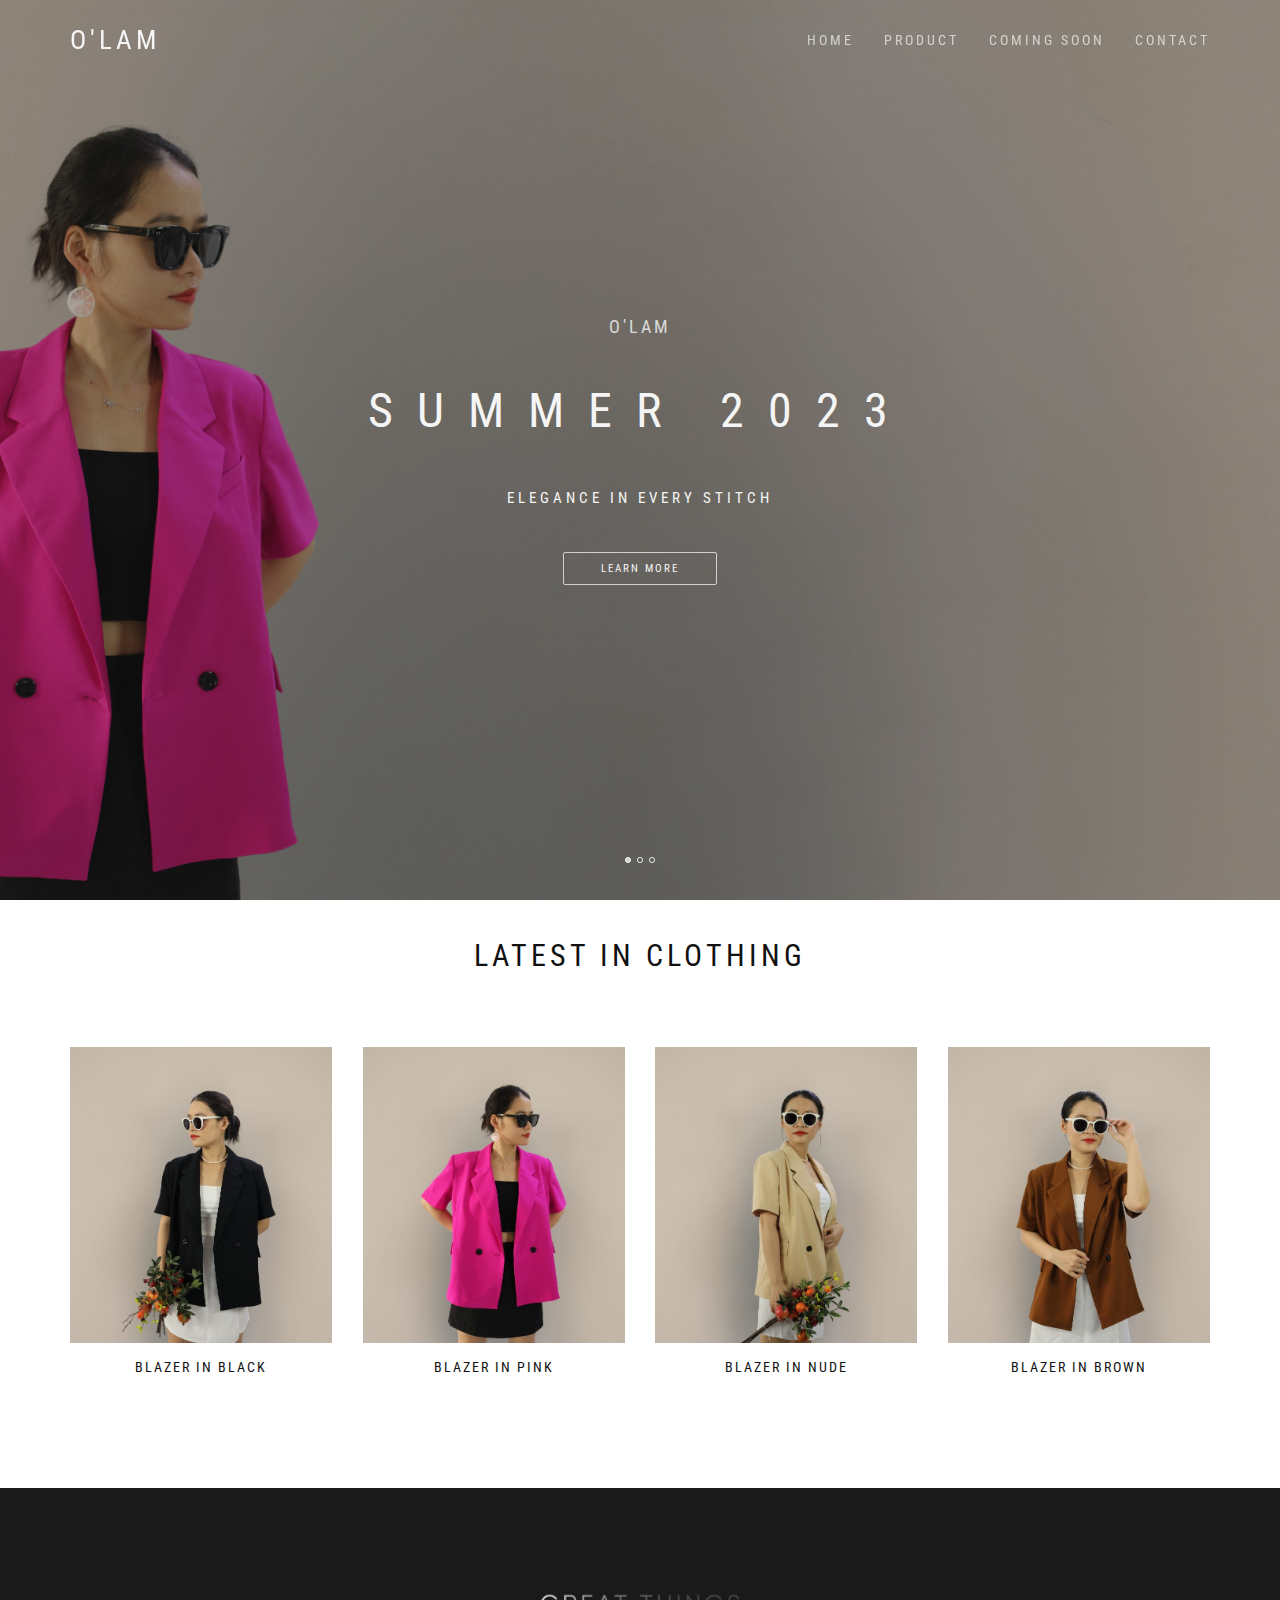
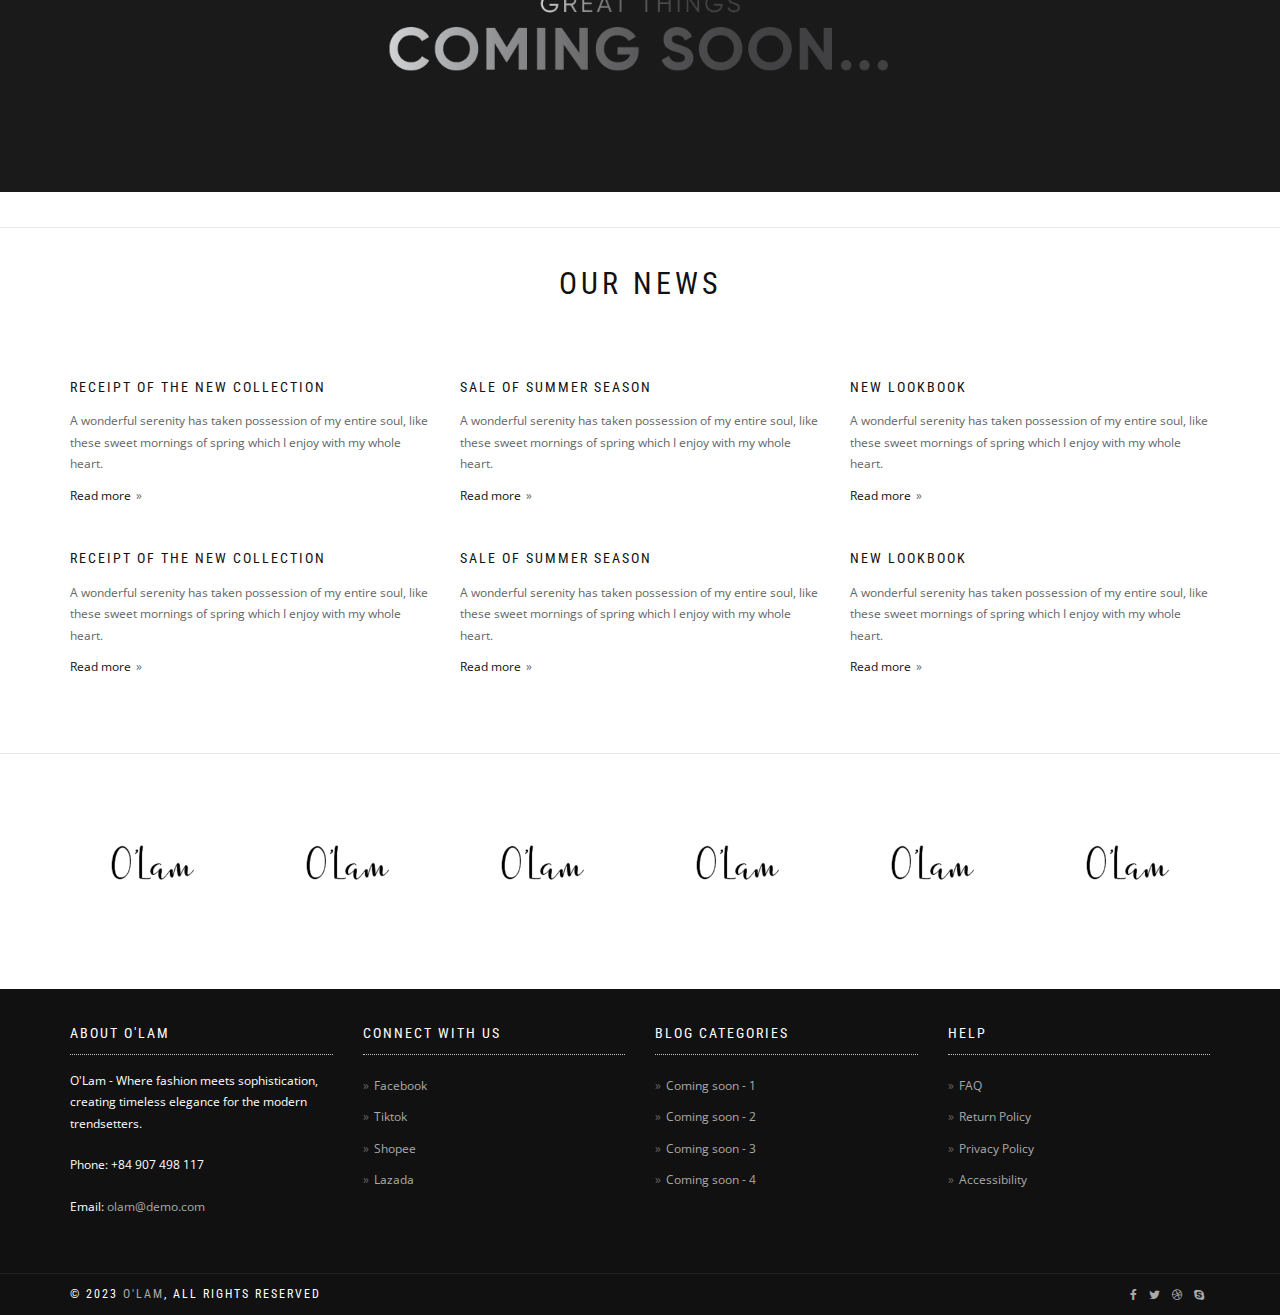
==== commit 9c1ffe21: "update" ====
--- a/index.html
+++ b/index.html
@@ -106,7 +106,7 @@
                   <div class="shop-item-image1"><img src="assets/images/shop/product-7.jpg" alt="Accessories Pack"/>
                     <!-- <div class="shop-item-detail"><a class="btn btn-round btn-b"><span class="icon-basket">Add To Cart</span></a></div> -->
                   </div>
-                  <h4 class="shop-item-title font-alt"><a href="#">short sleeve blazer in black</a></h4>
+                  <h4 class="shop-item-title font-alt"><a href="#">blazer in black</a></h4>
                 </div>
               </div>
               <div class="col-sm-6 col-md-3 col-lg-3">
@@ -114,7 +114,7 @@
                   <div class="shop-item-image1"><img src="assets/images/shop/product-10.jpg" alt="Cold Garb"/>
                     <!-- <div class="shop-item-detail"><a class="btn btn-round btn-b"><span class="icon-basket">Add To Cart</span></a></div> -->
                   </div>
-                  <h4 class="shop-item-title font-alt"><a href="#">short sleeve blazer in pink</a></h4>
+                  <h4 class="shop-item-title font-alt"><a href="#">blazer in pink</a></h4>
                 </div>
               </div>
               <div class="col-sm-6 col-md-3 col-lg-3">
@@ -122,7 +122,7 @@
                   <div class="shop-item-image1"><img src="assets/images/shop/product-8.jpg" alt="Men’s Casual Pack"/>
                     <!-- <div class="shop-item-detail"><a class="btn btn-round btn-b"><span class="icon-basket">Add To Cart</span></a></div> -->
                   </div>
-                  <h4 class="shop-item-title font-alt"><a href="#">short sleeve blazer in black</a></h4>
+                  <h4 class="shop-item-title font-alt"><a href="#">blazer in nude</a></h4>
                 </div>
               </div>
               <div class="col-sm-6 col-md-3 col-lg-3">
@@ -130,7 +130,7 @@
                   <div class="shop-item-image1"><img src="assets/images/shop/product-9.jpg" alt="Men’s Garb"/>
                     <!-- <div class="shop-item-detail"><a class="btn btn-round btn-b"><span class="icon-basket">Add To Cart</span></a></div> -->
                   </div>
-                  <h4 class="shop-item-title font-alt"><a href="#">Men’s Garb</a></h4>
+                  <h4 class="shop-item-title font-alt"><a href="#">blazer in brown </a></h4>
                 </div>
               </div>
               
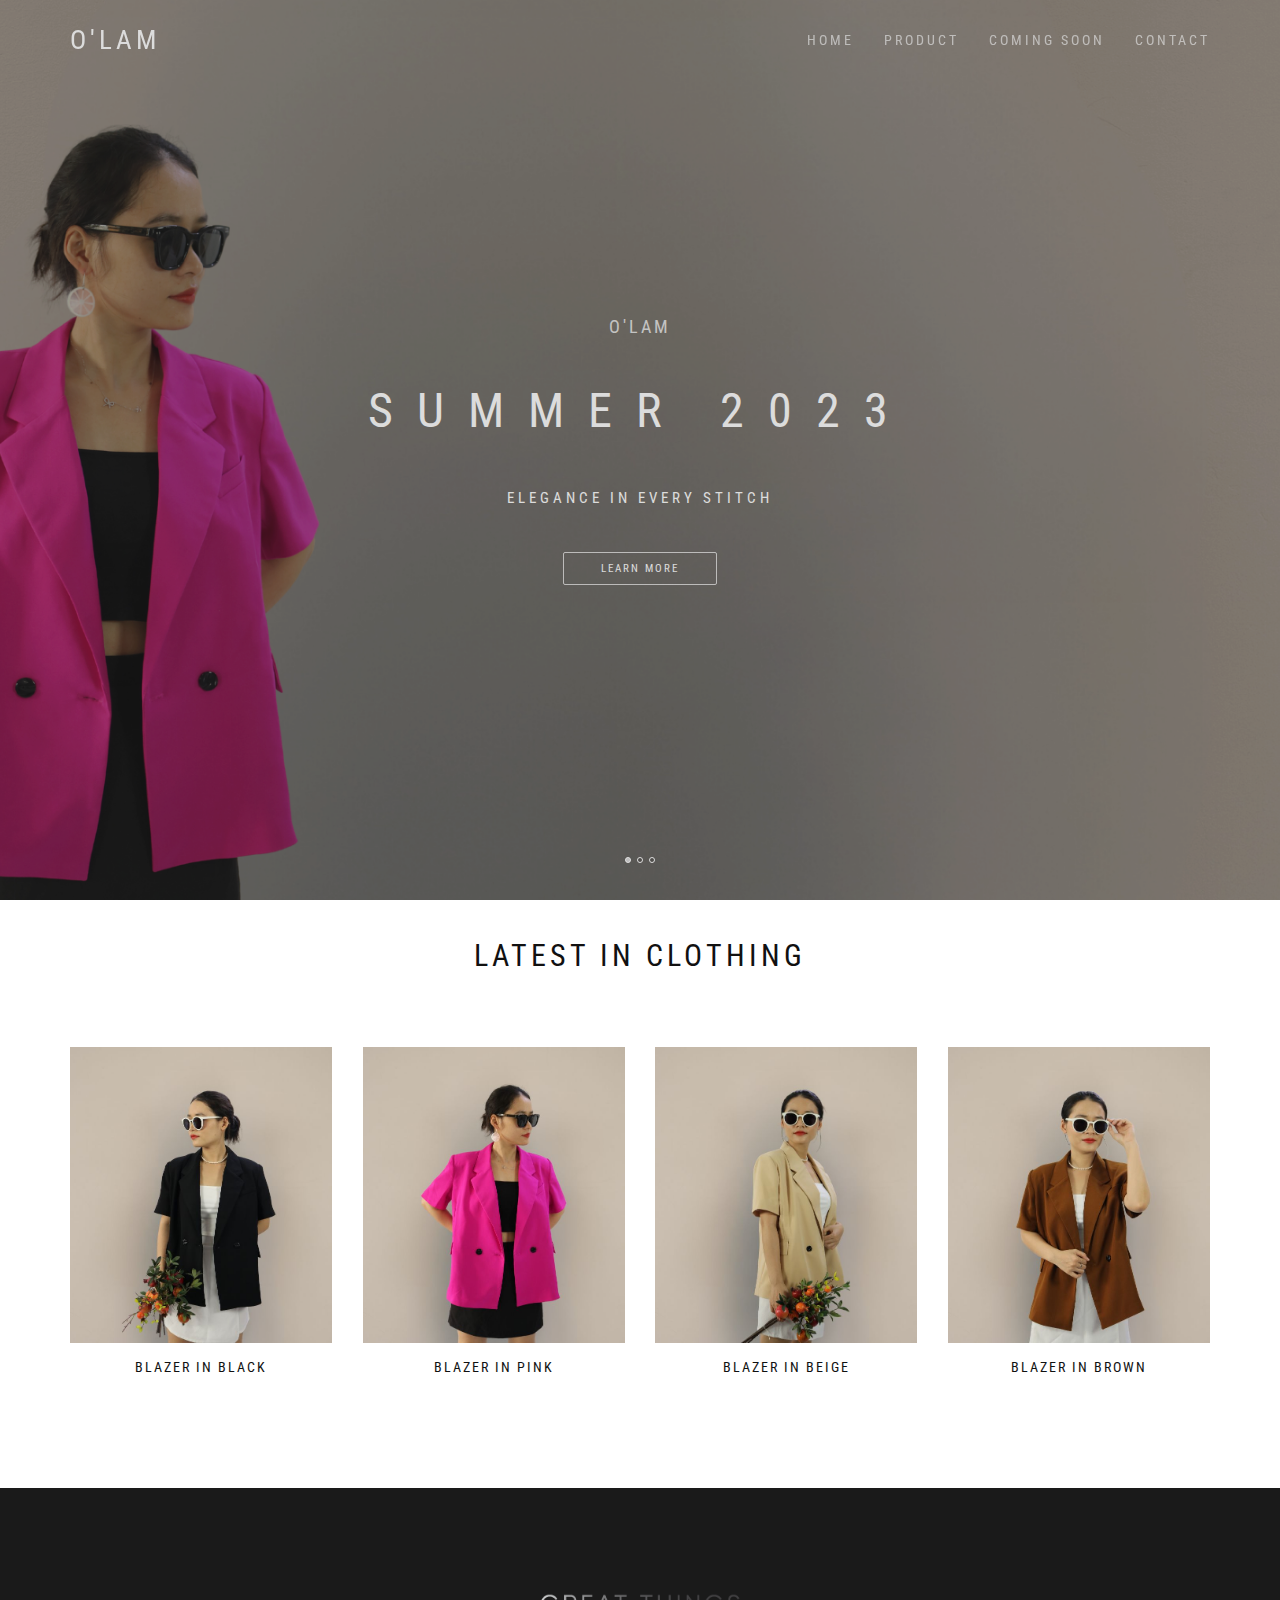
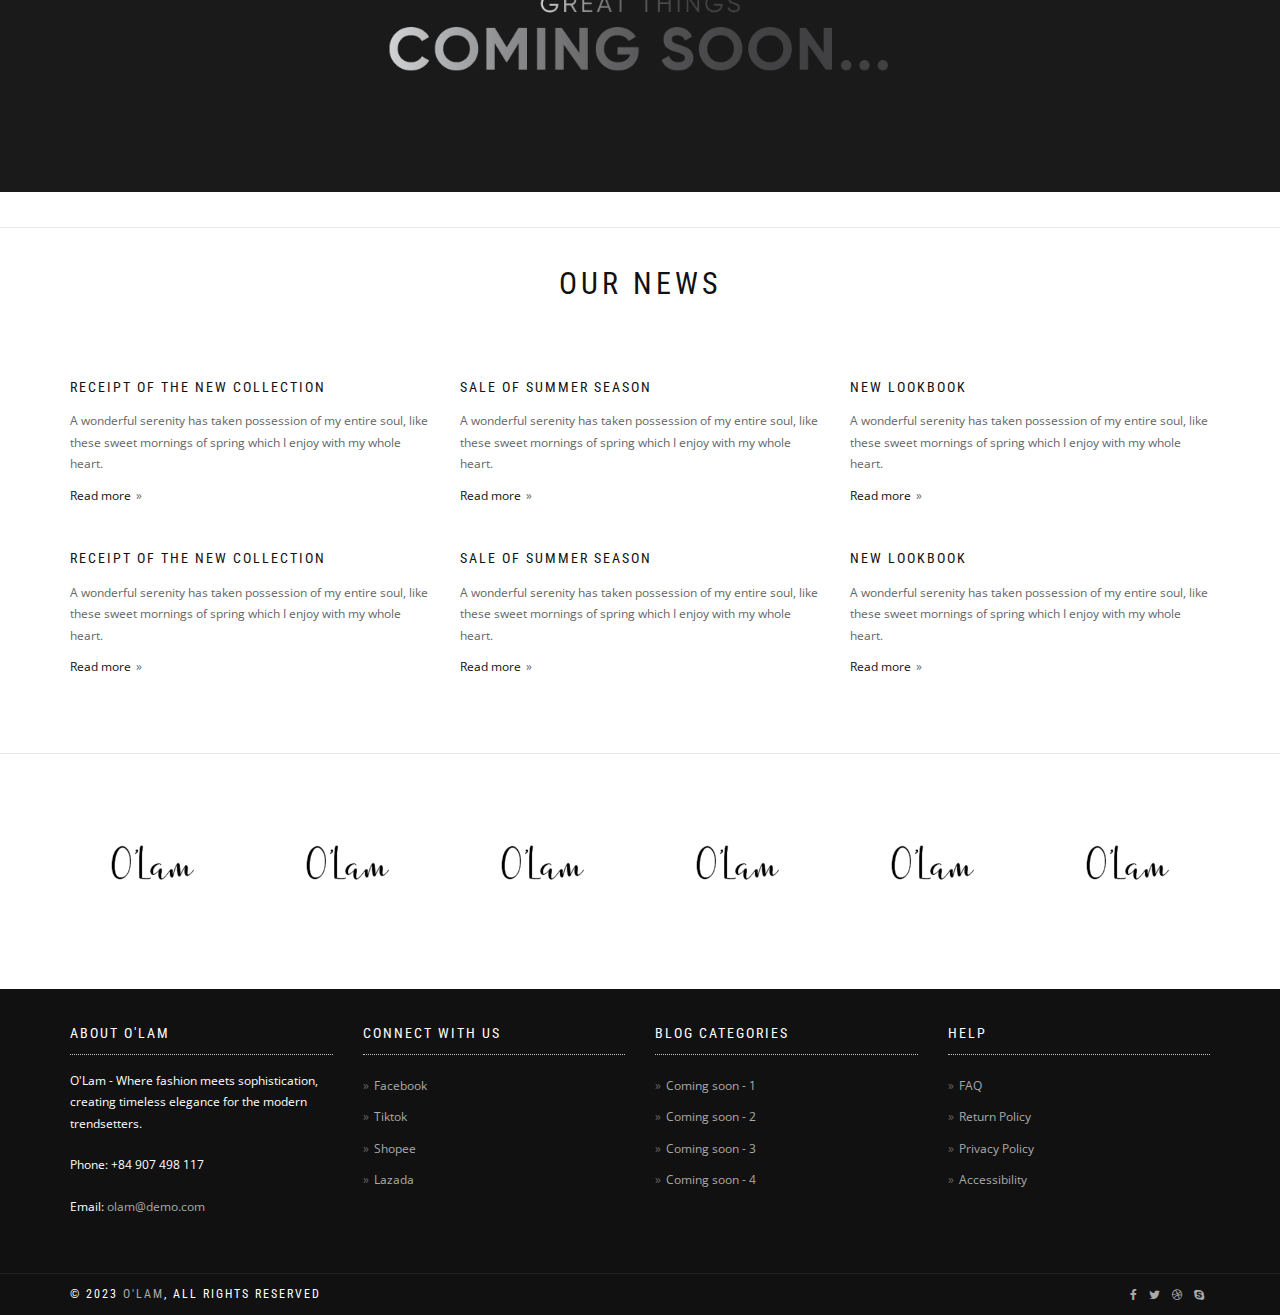
==== commit 008e0ae7: "update" ====
--- a/index.html
+++ b/index.html
@@ -122,7 +122,7 @@
                   <div class="shop-item-image1"><img src="assets/images/shop/product-8.jpg" alt="Men’s Casual Pack"/>
                     <!-- <div class="shop-item-detail"><a class="btn btn-round btn-b"><span class="icon-basket">Add To Cart</span></a></div> -->
                   </div>
-                  <h4 class="shop-item-title font-alt"><a href="#">blazer in nude</a></h4>
+                  <h4 class="shop-item-title font-alt"><a href="#">blazer in beige</a></h4>
                 </div>
               </div>
               <div class="col-sm-6 col-md-3 col-lg-3">
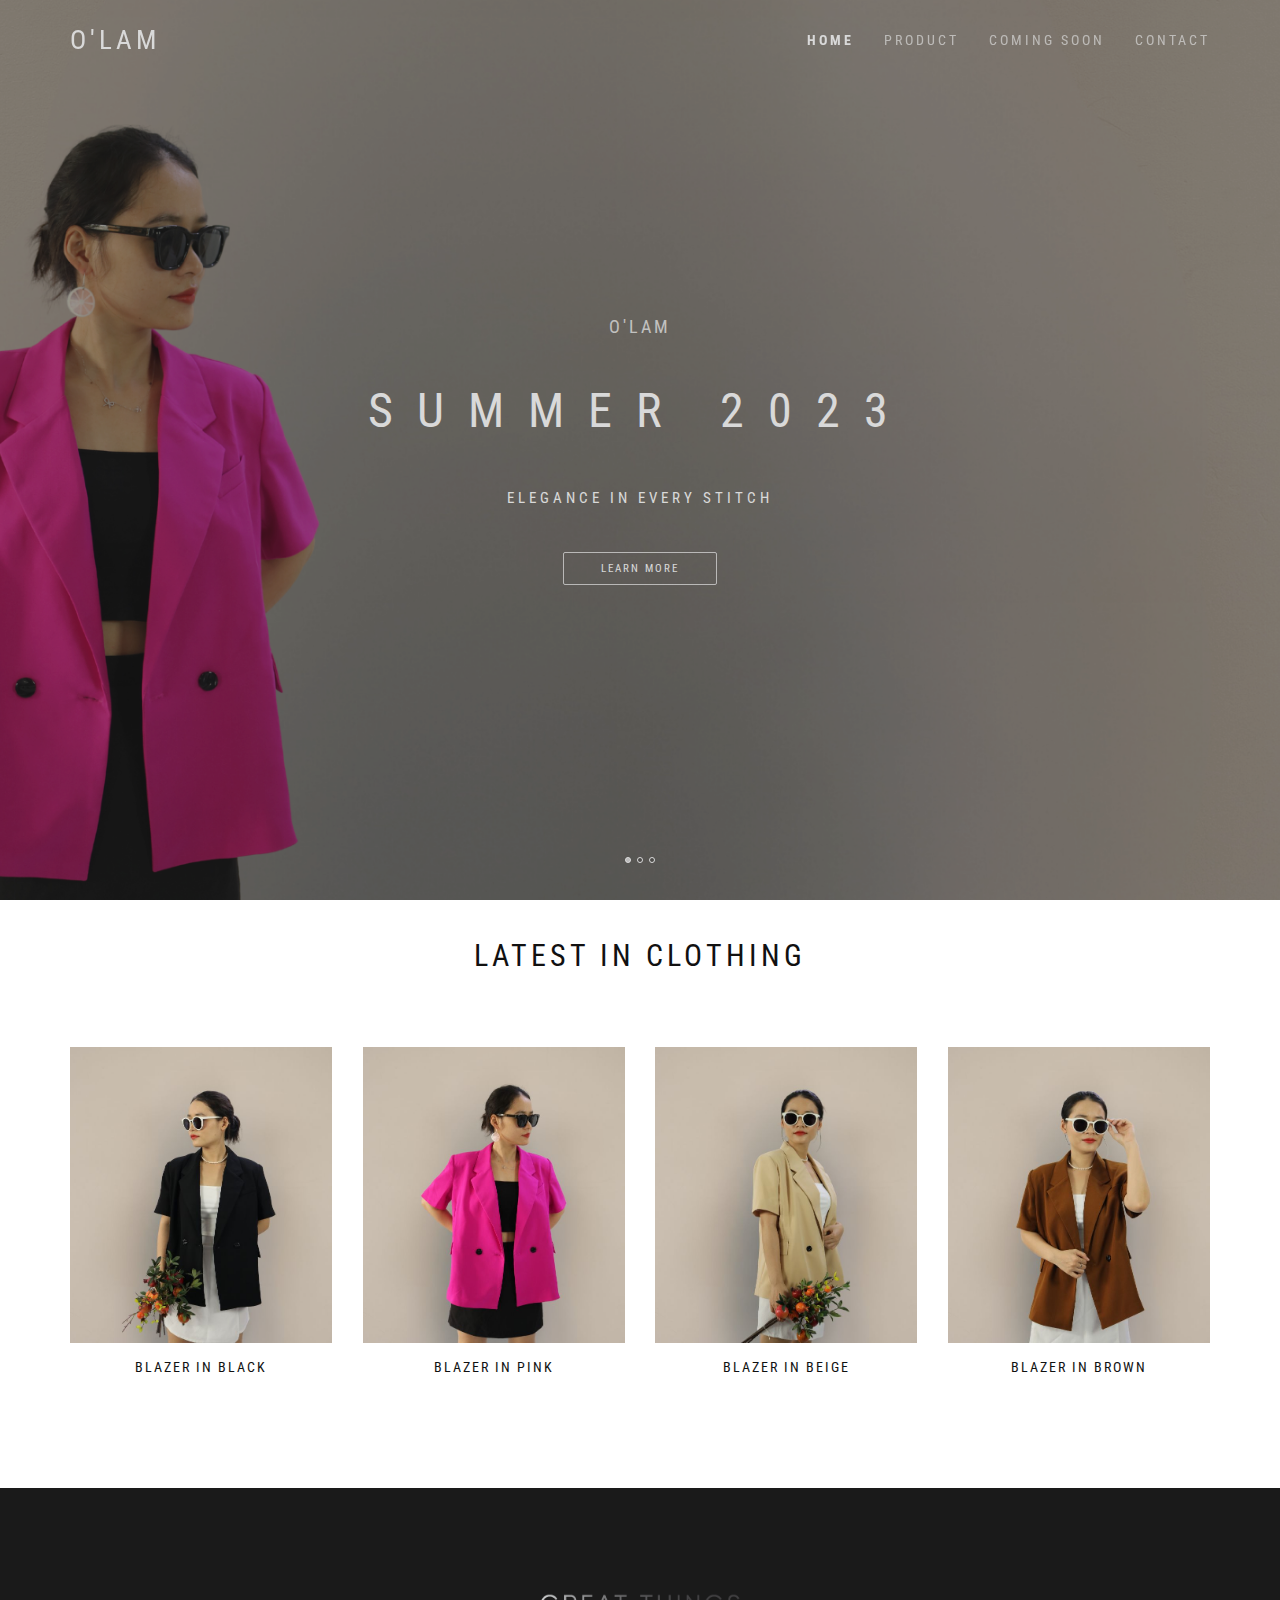
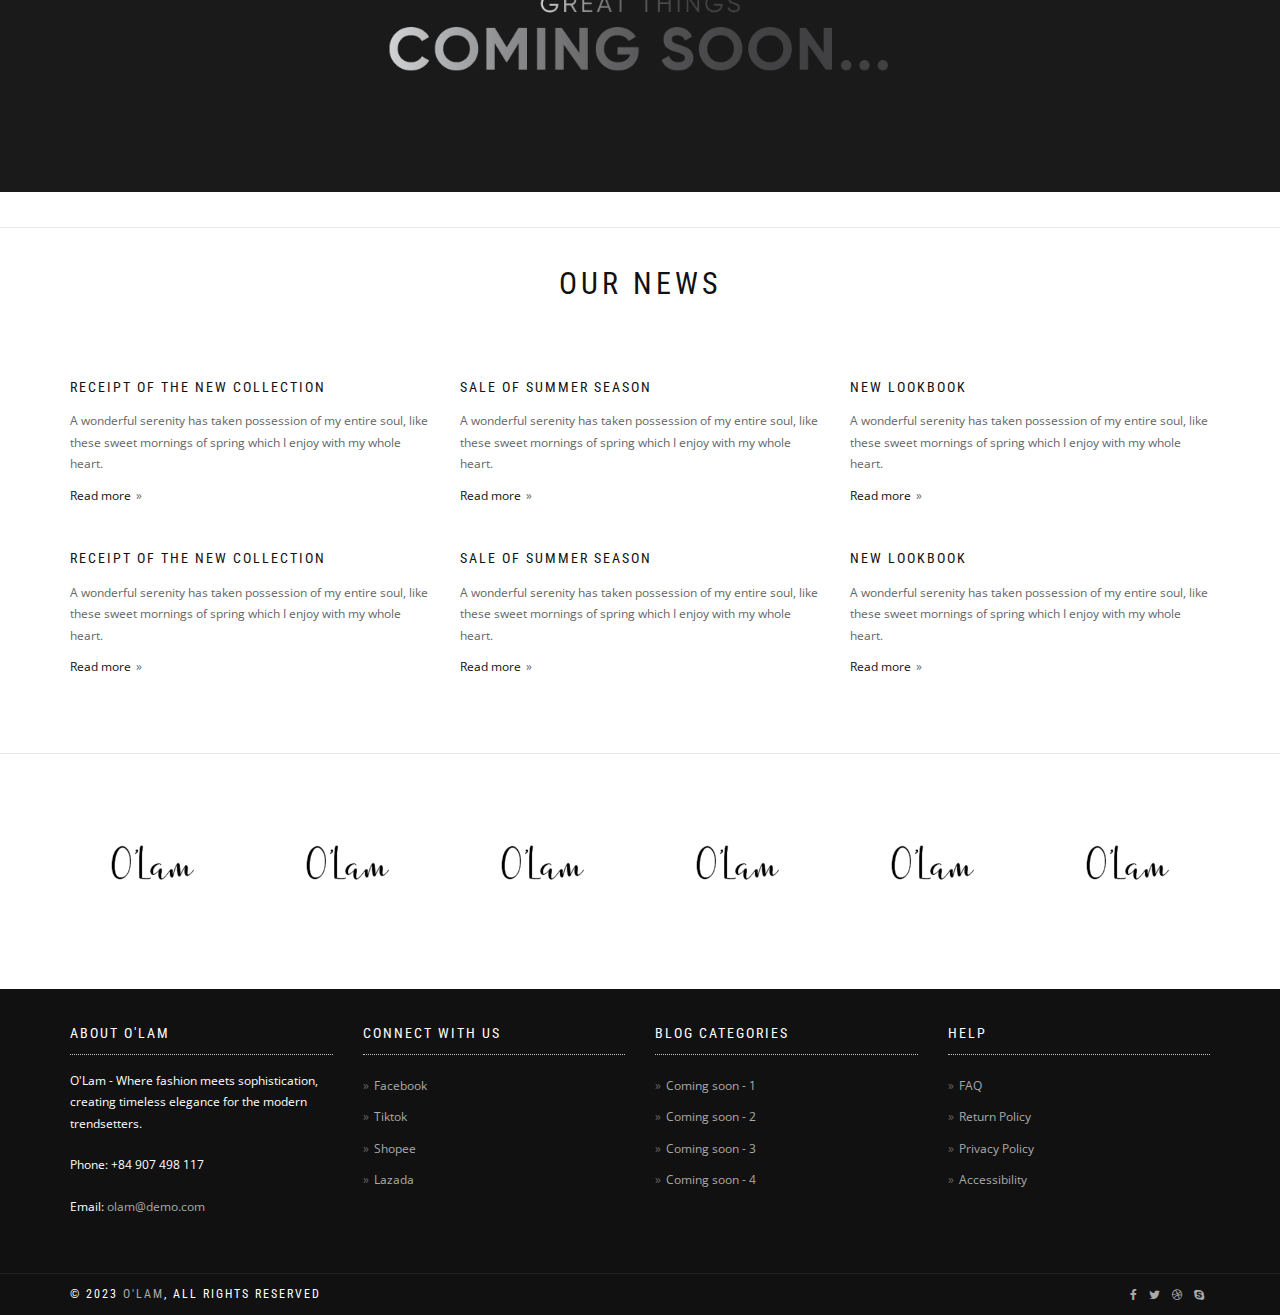
==== commit 8e6274db: "update" ====
--- a/index.html
+++ b/index.html
@@ -52,10 +52,10 @@
           </div>
           <div class="collapse navbar-collapse" id="custom-collapse">
             <ul class="nav navbar-nav navbar-right">
-              <li class="dropdown"><a  href="#" >Home</a></li>
-              <li class="dropdown"><a  href="#" >PRODUCT</a></li>
+              <li class="dropdown"><a  href="#" class="active-menu">Home</a></li>
+              <li class="dropdown"><a  href="blazer-black.html" >PRODUCT</a></li>
               <li class="dropdown"><a  href="#" >COMING SOON</a></li>
-              <li class="dropdown"><a  href="#" >CONTACT</a></li>
+              <li class="dropdown"><a  href="contact.html" >CONTACT</a></li>
               
             </ul>
           </div>
@@ -69,7 +69,7 @@
                 <div class="caption-content">
                   <div class="font-alt mb-30 titan-title-size-2">O'lam</div>
                   <div class="font-alt mb-30 titan-title-size-4"> Summer 2023</div>
-                  <div class="font-alt mb-40 titan-title-size-1">Elegance in Every Stitch</div><a class="section-scroll btn btn-border-w btn-round" href="#latest">Learn More</a>
+                  <div class="font-alt mb-40 titan-title-size-1">Elegance in Every Stitch</div><a class="section-scroll btn btn-border-w btn-round" href="blazer-pink.html">Learn More</a>
                 </div>
               </div>
             </li>
@@ -77,7 +77,7 @@
               <div class="titan-caption">
                 <div class="caption-content">
                   <div class="font-alt mb-30 titan-title-size-2">O'lam</div>
-                  <div class="font-alt mb-40 titan-title-size-4">YOUR ONLINE FASHION DESTINATION</div><a class="section-scroll btn btn-border-w btn-round" href="#latest">Learn More</a>
+                  <div class="font-alt mb-40 titan-title-size-4">YOUR ONLINE FASHION DESTINATION</div><a class="section-scroll btn btn-border-w btn-round" href="blazer-brown.html">Learn More</a>
                 </div>
               </div>
             </li>
@@ -85,7 +85,7 @@
               <div class="titan-caption">
                 <div class="caption-content">
                   <div class="font-alt mb-30 titan-title-size-2">O'lam</div>
-                  <div class="font-alt mb-40 titan-title-size-4">Exclusive products</div><a class="section-scroll btn btn-border-w btn-round" href="#latest">Learn More</a>
+                  <div class="font-alt mb-40 titan-title-size-4">Exclusive products</div><a class="section-scroll btn btn-border-w btn-round" href="blazer-black.html">Learn More</a>
                 </div>
               </div>
             </li>
@@ -103,34 +103,34 @@
             <div class="row multi-columns-row">
               <div class="col-sm-6 col-md-3 col-lg-3">
                 <div class="shop-item">
-                  <div class="shop-item-image1"><img src="assets/images/shop/product-7.jpg" alt="Accessories Pack"/>
+                  <div class="shop-item-image1"><a href="blazer-black.html"><img src="assets/images/shop/product-7.jpg" alt="blazer in black"/></a>
                     <!-- <div class="shop-item-detail"><a class="btn btn-round btn-b"><span class="icon-basket">Add To Cart</span></a></div> -->
                   </div>
-                  <h4 class="shop-item-title font-alt"><a href="#">blazer in black</a></h4>
+                  <h4 class="shop-item-title font-alt"><a href="blazer-black.html">blazer in black</a></h4>
                 </div>
               </div>
               <div class="col-sm-6 col-md-3 col-lg-3">
                 <div class="shop-item">
-                  <div class="shop-item-image1"><img src="assets/images/shop/product-10.jpg" alt="Cold Garb"/>
+                  <div class="shop-item-image1"><a href="blazer-pink.html"><img src="assets/images/shop/product-10.jpg" alt="blazer in pink"/></a>
                     <!-- <div class="shop-item-detail"><a class="btn btn-round btn-b"><span class="icon-basket">Add To Cart</span></a></div> -->
                   </div>
-                  <h4 class="shop-item-title font-alt"><a href="#">blazer in pink</a></h4>
+                  <h4 class="shop-item-title font-alt"><a href="blazer-pink.html">blazer in pink</a></h4>
                 </div>
               </div>
               <div class="col-sm-6 col-md-3 col-lg-3">
                 <div class="shop-item">
-                  <div class="shop-item-image1"><img src="assets/images/shop/product-8.jpg" alt="Men’s Casual Pack"/>
+                  <div class="shop-item-image1"><a href="blazer-beige.html"><img src="assets/images/shop/product-8.jpg" alt="blazer in beige"/></a>
                     <!-- <div class="shop-item-detail"><a class="btn btn-round btn-b"><span class="icon-basket">Add To Cart</span></a></div> -->
                   </div>
-                  <h4 class="shop-item-title font-alt"><a href="#">blazer in beige</a></h4>
+                  <h4 class="shop-item-title font-alt"><a href="blazer-beige.html">blazer in beige</a></h4>
                 </div>
               </div>
               <div class="col-sm-6 col-md-3 col-lg-3">
                 <div class="shop-item">
-                  <div class="shop-item-image1"><img src="assets/images/shop/product-9.jpg" alt="Men’s Garb"/>
+                  <div class="shop-item-image1"><a href="blazer-brown.html"><img src="assets/images/shop/product-9.jpg" alt="blazer in brown"/></a>
                     <!-- <div class="shop-item-detail"><a class="btn btn-round btn-b"><span class="icon-basket">Add To Cart</span></a></div> -->
                   </div>
-                  <h4 class="shop-item-title font-alt"><a href="#">blazer in brown </a></h4>
+                  <h4 class="shop-item-title font-alt"><a href="blazer-brown.html">blazer in brown </a></h4>
                 </div>
               </div>
               
--- a/assets/css/olam.css
+++ b/assets/css/olam.css
@@ -17,4 +17,11 @@
 }
 .client-logo{
     opacity: 1;
+}
+#contact{
+    padding: 150px 0px;
+}
+.active-menu{
+    color: white !important;
+    font-weight: bold !important;
 }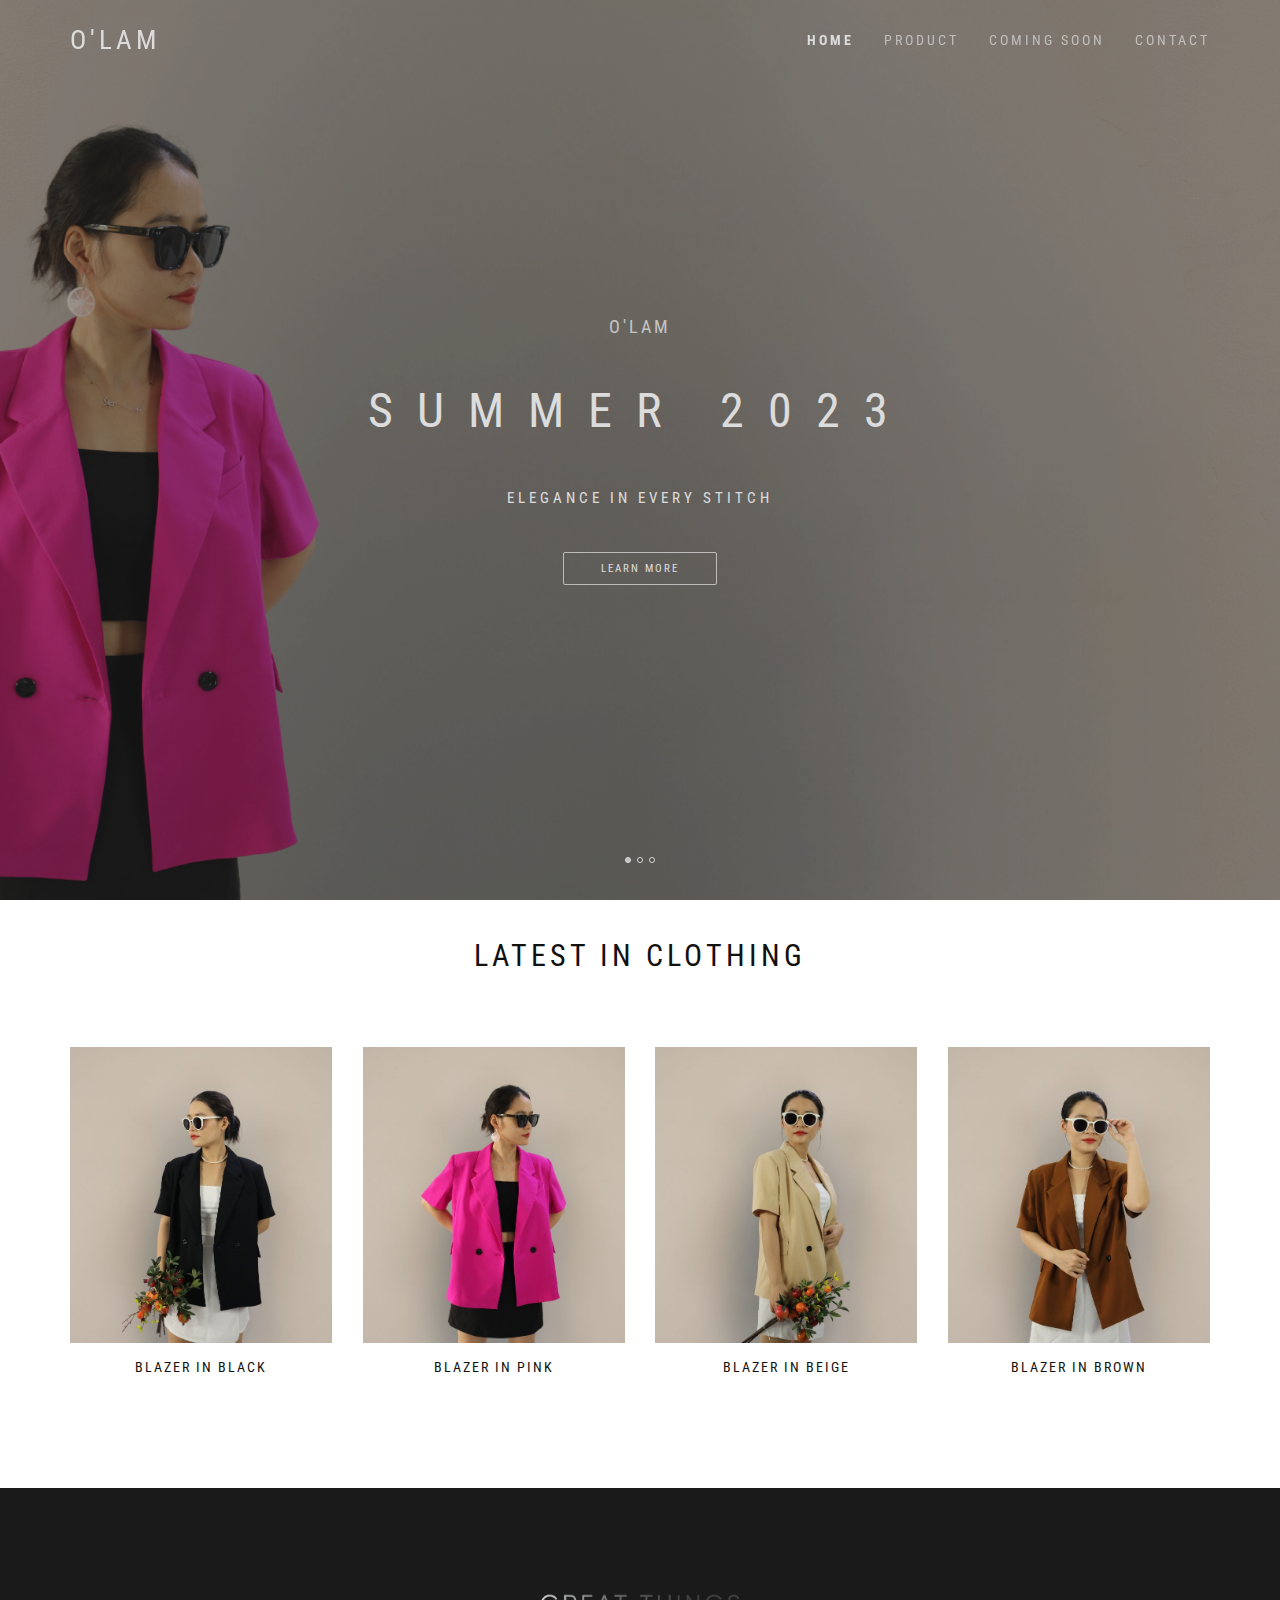
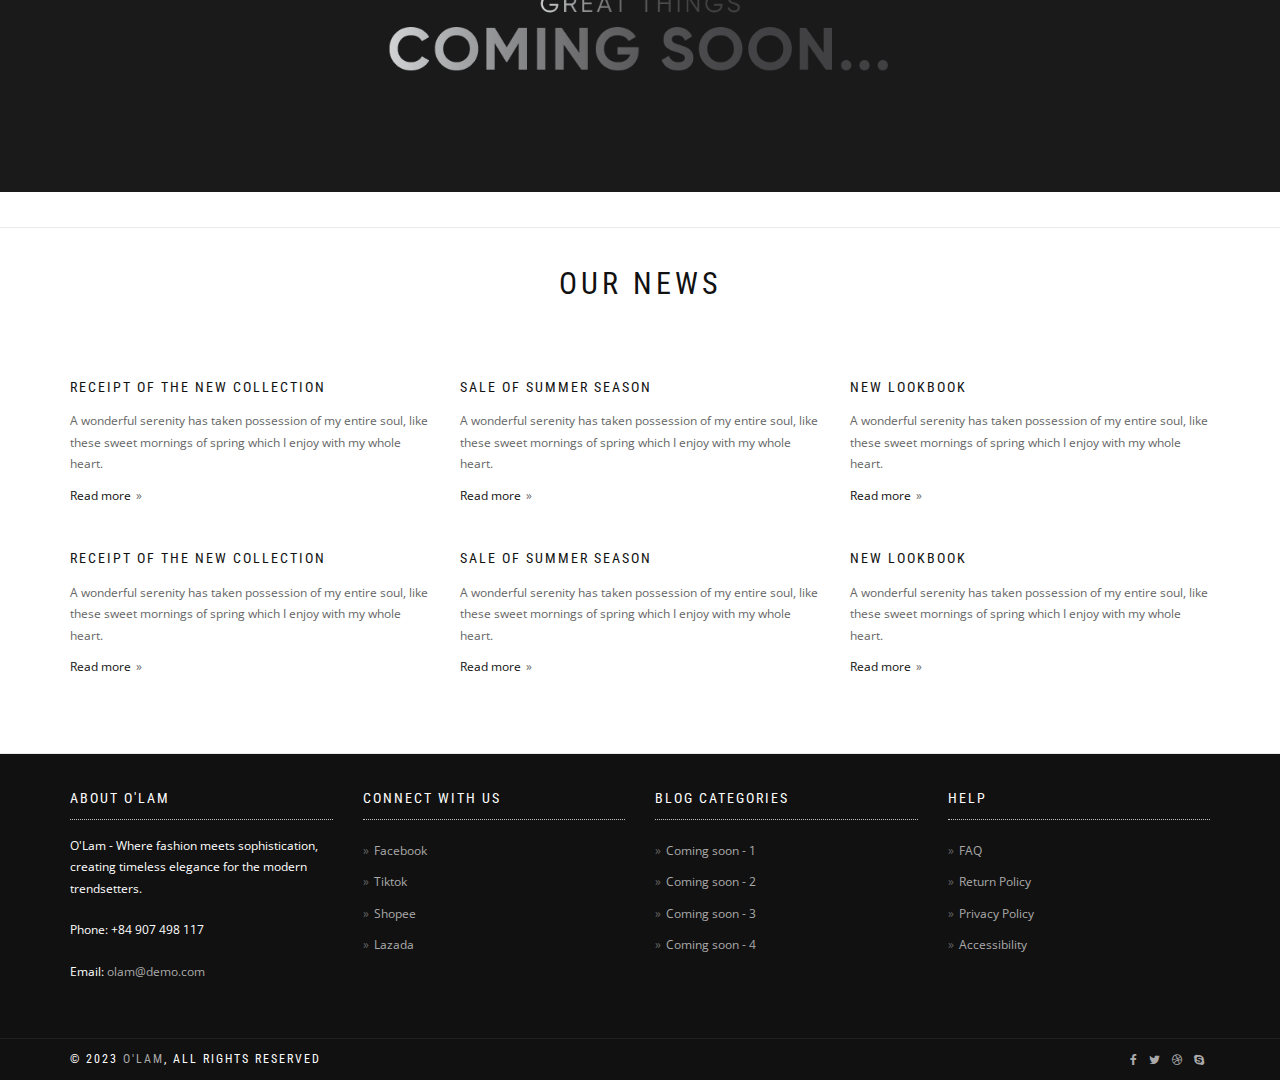
==== commit d5411148: "update" ====
--- a/index.html
+++ b/index.html
@@ -279,7 +279,7 @@
           </div>
         </section>
         <hr class="divider-w">
-        <section class="module-small">
+        <!-- <section class="module-small">
           <div class="container">
             <div class="row client">
               <div class="owl-carousel text-center" data-items="6" data-pagination="false" data-navigation="false">
@@ -331,7 +331,7 @@
               </div>
             </div>
           </div>
-        </section>
+        </section> -->
         <div class="module-small bg-dark">
           <div class="container">
             <div class="row">
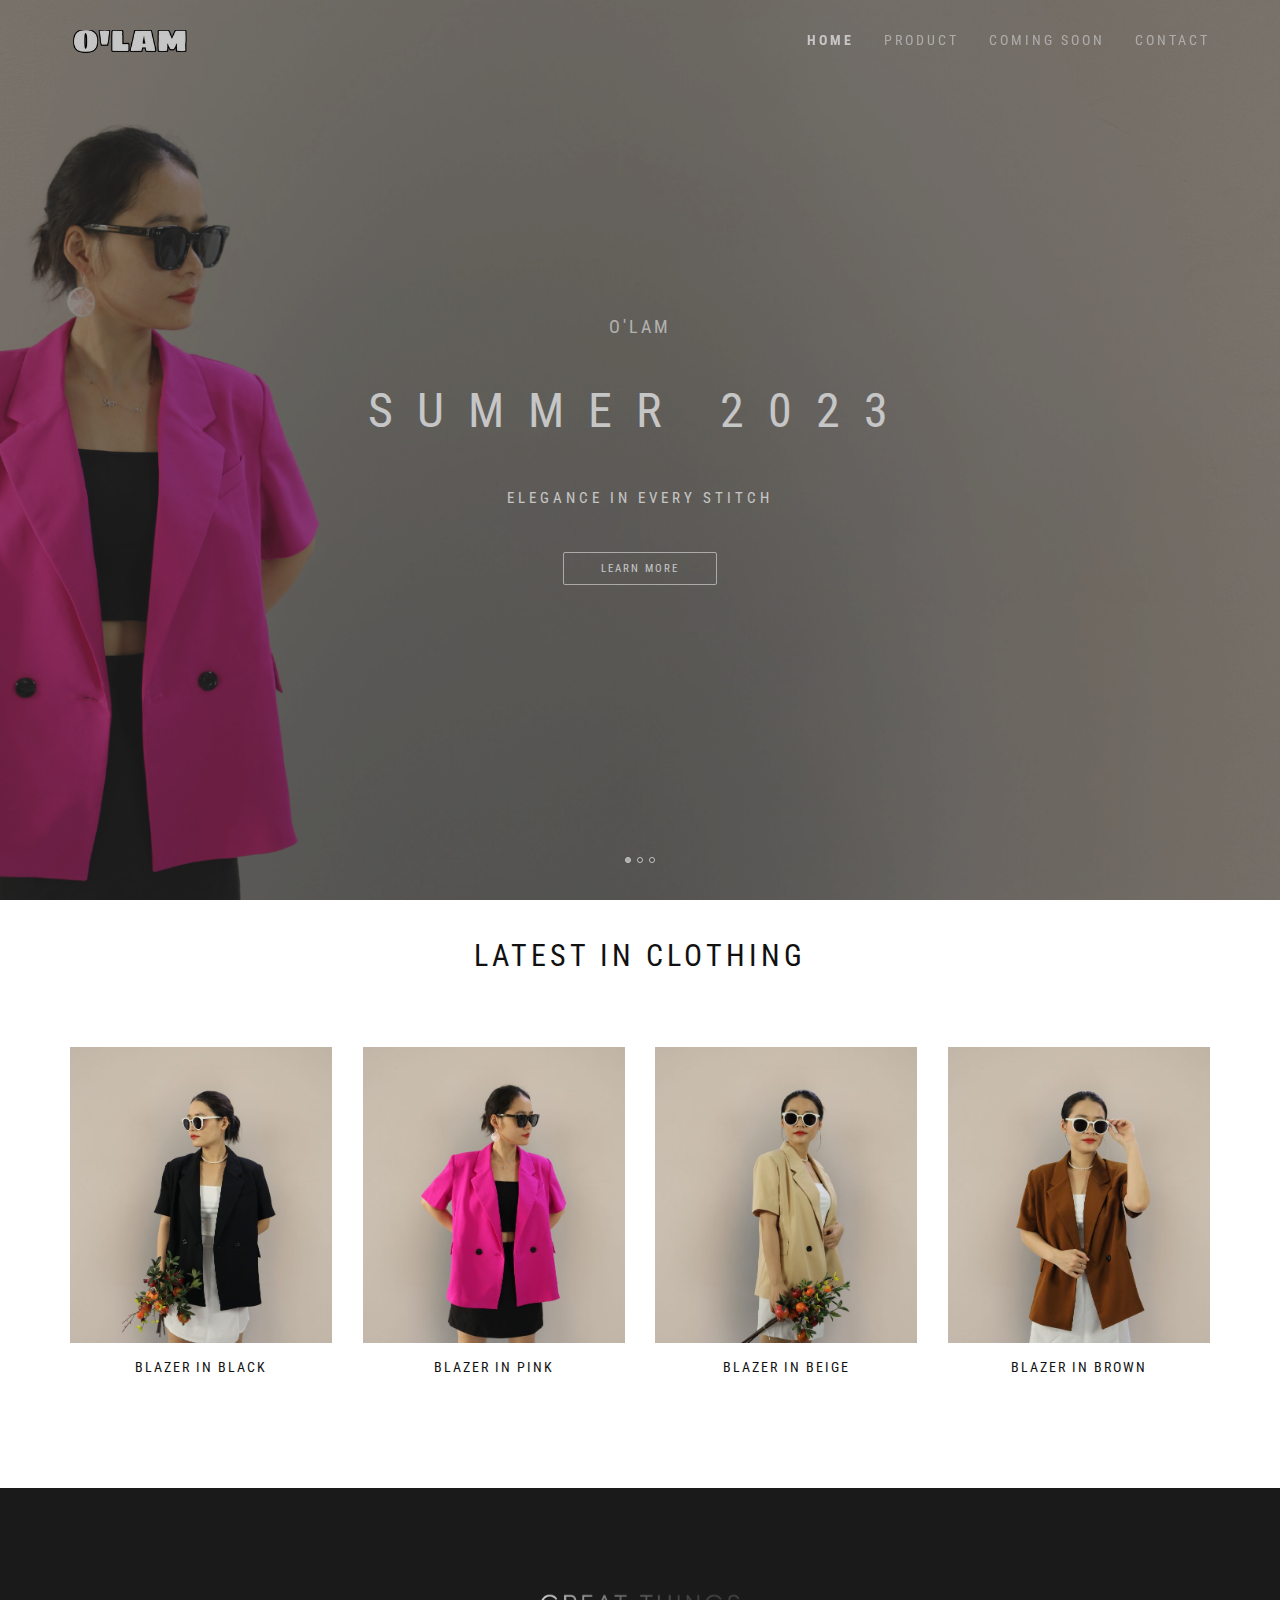
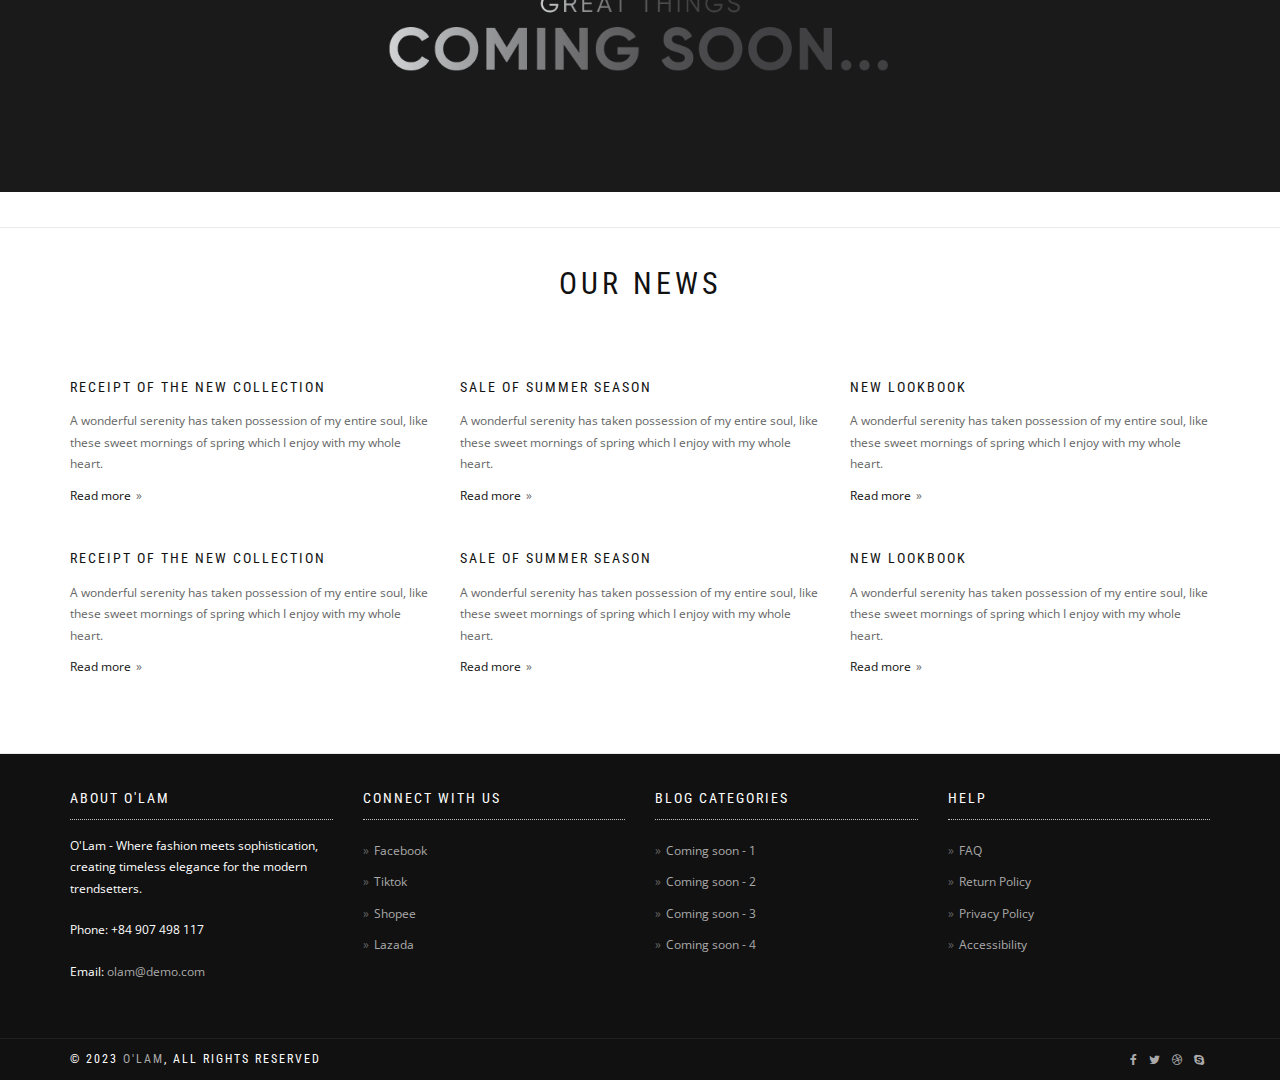
==== commit bcbd525c: "update" ====
--- a/index.html
+++ b/index.html
@@ -48,7 +48,7 @@
       <nav class="navbar navbar-custom navbar-fixed-top navbar-transparent" role="navigation">
         <div class="container">
           <div class="navbar-header">
-            <button class="navbar-toggle" type="button" data-toggle="collapse" data-target="#custom-collapse"><span class="sr-only">Toggle navigation</span><span class="icon-bar"></span><span class="icon-bar"></span><span class="icon-bar"></span></button><a class="navbar-brand" href="index.html">O'LAM</a>
+            <button class="navbar-toggle" type="button" data-toggle="collapse" data-target="#custom-collapse"><span class="sr-only">Toggle navigation</span><span class="icon-bar"></span><span class="icon-bar"></span><span class="icon-bar"></span></button><a class="navbar-brand" href="index.html"><img src="assets/images/O'LAM.png" style="max-width: 60%;" alt="" srcset=""></a>
           </div>
           <div class="collapse navbar-collapse" id="custom-collapse">
             <ul class="nav navbar-nav navbar-right">
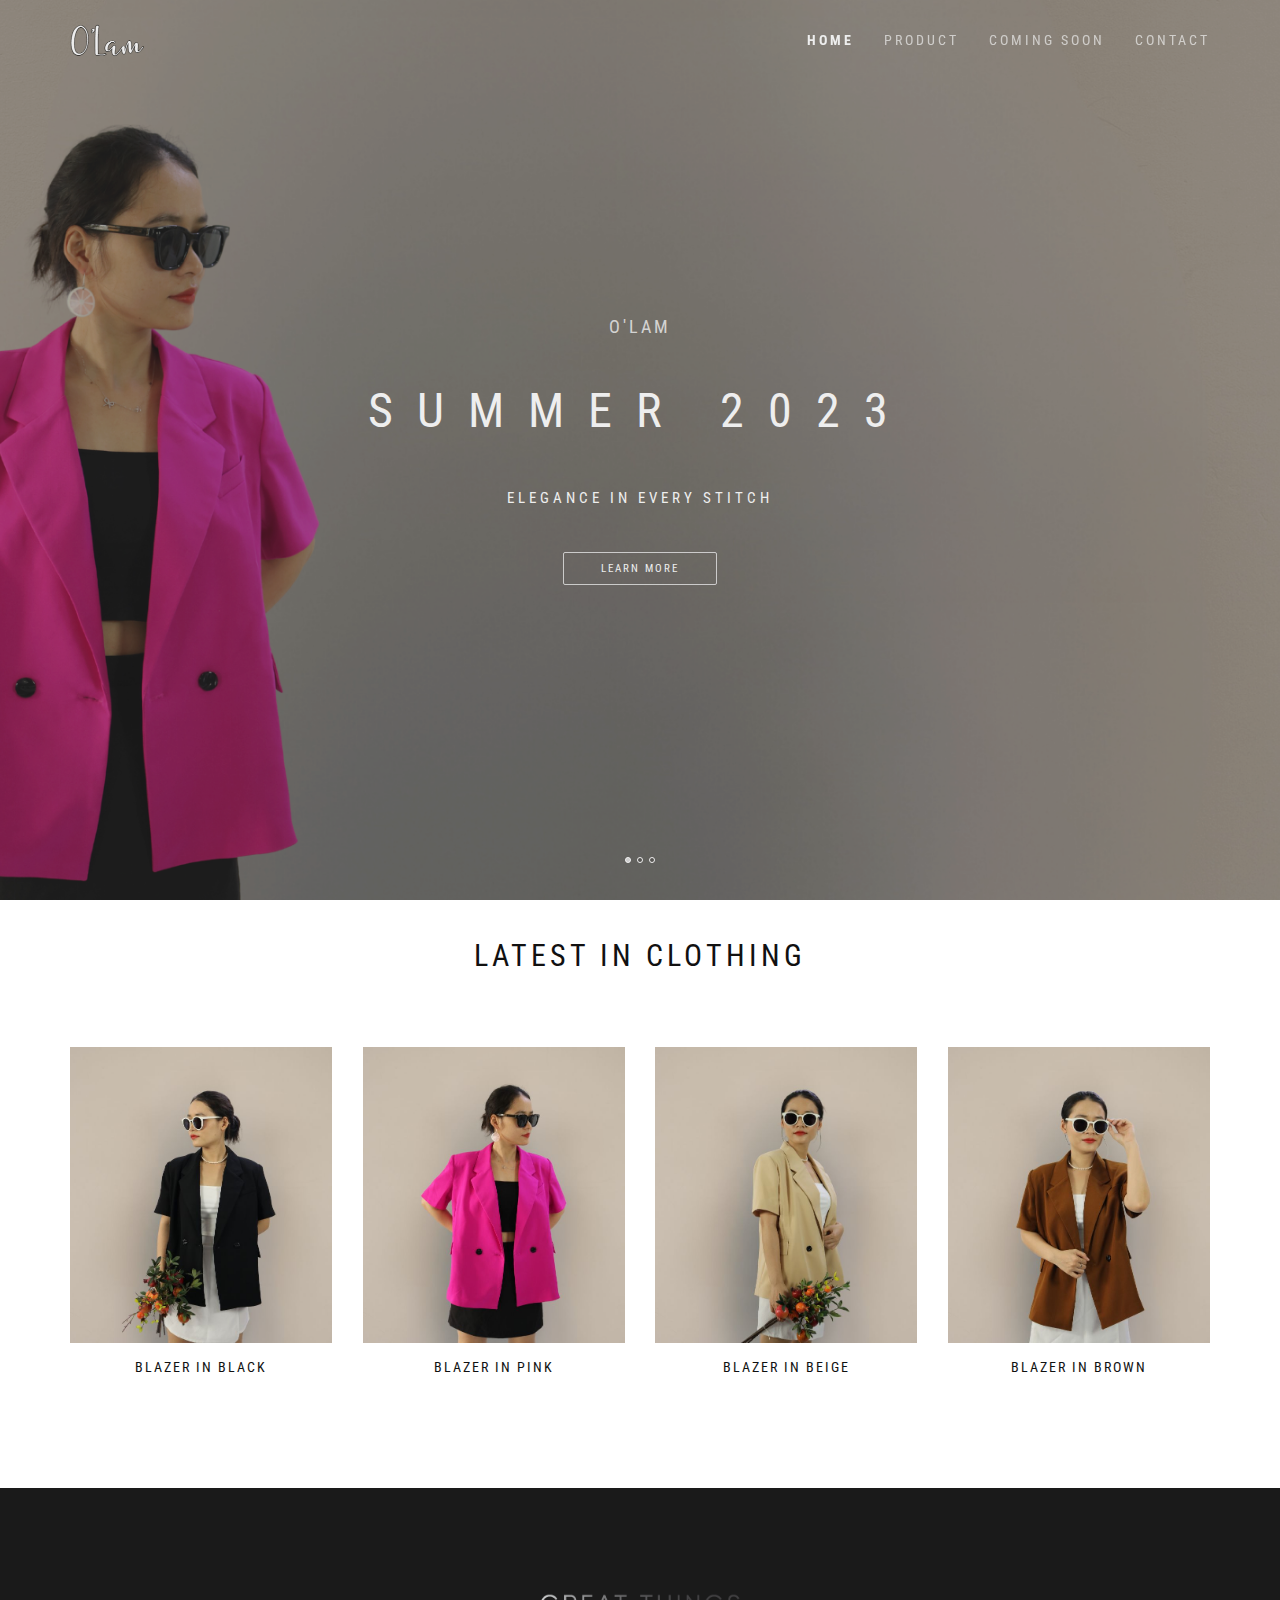
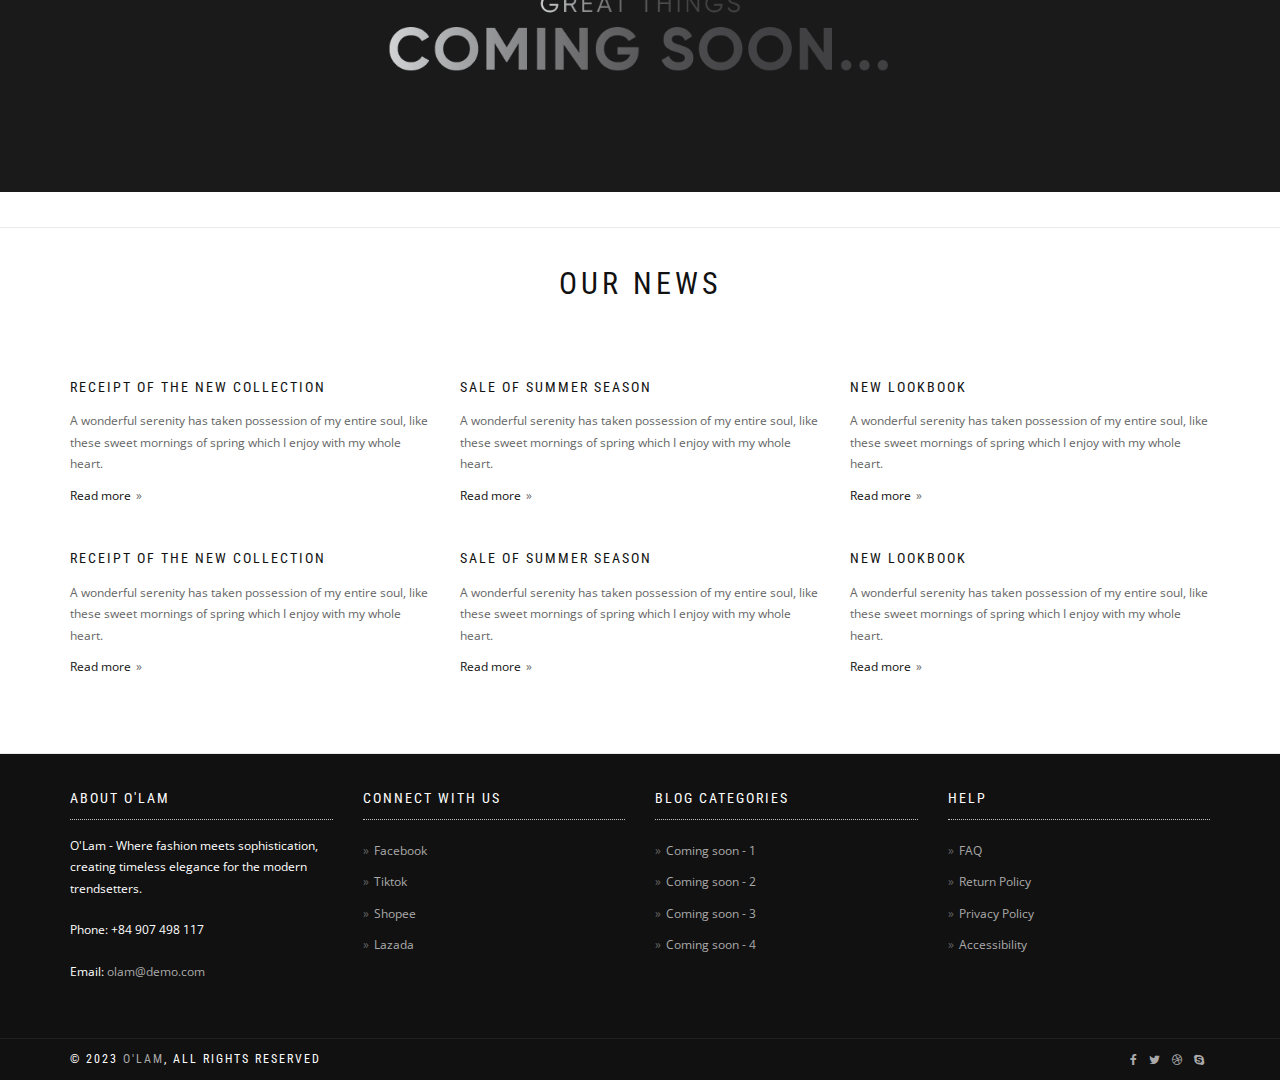
==== commit 50fc9cb4: "update log" ====
--- a/index.html
+++ b/index.html
@@ -1,9 +1,9 @@
 <!DOCTYPE html>
 <html lang="en-US" dir="ltr">
   <head>
-    <meta charset="utf-8">
-    <meta http-equiv="X-UA-Compatible" content="IE=edge">
-    <meta name="viewport" content="width=device-width, initial-scale=1">
+    <meta charset="utf-8" />
+    <meta http-equiv="X-UA-Compatible" content="IE=edge" />
+    <meta name="viewport" content="width=device-width, initial-scale=1" />
     <!--  
     Document Title
     =============================================
@@ -13,50 +13,103 @@
     Favicons
     =============================================
     -->
-    <link rel="icon" type="image/png" sizes="16x16"  href="assets/images/favicons/favicon-16x16.png">
-    <meta name="msapplication-TileColor" content="#ffffff">
-    <meta name="theme-color" content="#ffffff">
+    <link
+      rel="icon"
+      type="image/png"
+      sizes="16x16"
+      href="assets/images/favicons/favicon-16x16.png"
+    />
+    <meta name="msapplication-TileColor" content="#ffffff" />
+    <meta name="theme-color" content="#ffffff" />
     <!--  
     Stylesheets
     =============================================
     
     -->
     <!-- Default stylesheets-->
-    <link href="assets/lib/bootstrap/dist/css/bootstrap.min.css" rel="stylesheet">
+    <link
+      href="assets/lib/bootstrap/dist/css/bootstrap.min.css"
+      rel="stylesheet"
+    />
     <!-- Template specific stylesheets-->
-    <link href="https://fonts.googleapis.com/css?family=Roboto+Condensed:400,700" rel="stylesheet">
-    <link href="https://fonts.googleapis.com/css?family=Volkhov:400i" rel="stylesheet">
-    <link href="https://fonts.googleapis.com/css?family=Open+Sans:300,400,600,700,800" rel="stylesheet">
-    <link href="assets/lib/animate.css/animate.css" rel="stylesheet">
-    <link href="assets/lib/components-font-awesome/css/font-awesome.min.css" rel="stylesheet">
-    <link href="assets/lib/et-line-font/et-line-font.css" rel="stylesheet">
-    <link href="assets/lib/flexslider/flexslider.css" rel="stylesheet">
-    <link href="assets/lib/owl.carousel/dist/assets/owl.carousel.min.css" rel="stylesheet">
-    <link href="assets/lib/owl.carousel/dist/assets/owl.theme.default.min.css" rel="stylesheet">
-    <link href="assets/lib/magnific-popup/dist/magnific-popup.css" rel="stylesheet">
-    <link href="assets/lib/simple-text-rotator/simpletextrotator.css" rel="stylesheet">
+    <link
+      href="https://fonts.googleapis.com/css?family=Roboto+Condensed:400,700"
+      rel="stylesheet"
+    />
+    <link
+      href="https://fonts.googleapis.com/css?family=Volkhov:400i"
+      rel="stylesheet"
+    />
+    <link
+      href="https://fonts.googleapis.com/css?family=Open+Sans:300,400,600,700,800"
+      rel="stylesheet"
+    />
+    <link href="assets/lib/animate.css/animate.css" rel="stylesheet" />
+    <link
+      href="assets/lib/components-font-awesome/css/font-awesome.min.css"
+      rel="stylesheet"
+    />
+    <link href="assets/lib/et-line-font/et-line-font.css" rel="stylesheet" />
+    <link href="assets/lib/flexslider/flexslider.css" rel="stylesheet" />
+    <link
+      href="assets/lib/owl.carousel/dist/assets/owl.carousel.min.css"
+      rel="stylesheet"
+    />
+    <link
+      href="assets/lib/owl.carousel/dist/assets/owl.theme.default.min.css"
+      rel="stylesheet"
+    />
+    <link
+      href="assets/lib/magnific-popup/dist/magnific-popup.css"
+      rel="stylesheet"
+    />
+    <link
+      href="assets/lib/simple-text-rotator/simpletextrotator.css"
+      rel="stylesheet"
+    />
     <!-- Main stylesheet and color file-->
-    <link href="assets/css/style.css" rel="stylesheet">
-    <link href="assets/css/olam.css" rel="stylesheet">
-    <link id="color-scheme" href="assets/css/colors/default.css" rel="stylesheet">
+    <link href="assets/css/style.css" rel="stylesheet" />
+    <link href="assets/css/olam.css" rel="stylesheet" />
+    <link
+      id="color-scheme"
+      href="assets/css/colors/default.css"
+      rel="stylesheet"
+    />
   </head>
   <body data-spy="scroll" data-target=".onpage-navigation" data-offset="60">
     <main>
       <div class="page-loader">
         <div class="loader">Loading...</div>
       </div>
-      <nav class="navbar navbar-custom navbar-fixed-top navbar-transparent" role="navigation">
+      <nav
+        class="navbar navbar-custom navbar-fixed-top navbar-transparent"
+        role="navigation"
+      >
         <div class="container">
           <div class="navbar-header">
-            <button class="navbar-toggle" type="button" data-toggle="collapse" data-target="#custom-collapse"><span class="sr-only">Toggle navigation</span><span class="icon-bar"></span><span class="icon-bar"></span><span class="icon-bar"></span></button><a class="navbar-brand" href="index.html"><img src="assets/images/O'LAM.png" style="max-width: 60%;" alt="" srcset=""></a>
+            <button
+              class="navbar-toggle"
+              type="button"
+              data-toggle="collapse"
+              data-target="#custom-collapse"
+            >
+              <span class="sr-only">Toggle navigation</span
+              ><span class="icon-bar"></span><span class="icon-bar"></span
+              ><span class="icon-bar"></span></button
+            ><a class="navbar-brand" href="index.html"
+              ><img
+                src="assets/images/O'LAM.png"
+                style="max-width: 50%"
+                alt=""
+                srcset=""
+            /></a>
           </div>
           <div class="collapse navbar-collapse" id="custom-collapse">
             <ul class="nav navbar-nav navbar-right">
-              <li class="dropdown"><a  href="#" class="active-menu">Home</a></li>
-              <li class="dropdown"><a  href="blazer-black.html" >PRODUCT</a></li>
-              <li class="dropdown"><a  href="#" >COMING SOON</a></li>
-              <li class="dropdown"><a  href="contact.html" >CONTACT</a></li>
-              
+              <li class="dropdown"><a href="#" class="active-menu">Home</a></li>
+              <li class="dropdown"><a href="blazer-black.html">PRODUCT</a></li>
+              <li class="dropdown"><a href="#">COMING SOON</a></li>
+              <li class="dropdown"><a href="contact.html">CONTACT</a></li>
             </ul>
           </div>
         </div>
@@ -64,28 +117,60 @@
       <section class="home-section home-fade home-full-height" id="home">
         <div class="hero-slider">
           <ul class="slides">
-            <li class="bg-dark-30 bg-dark shop-page-header" style="background-image:url(&quot;assets/images/shop/slider1.png&quot;);">
+            <li
+              class="bg-dark-30 bg-dark shop-page-header"
+              style="background-image: url('assets/images/shop/slider1.png')"
+            >
               <div class="titan-caption">
                 <div class="caption-content">
                   <div class="font-alt mb-30 titan-title-size-2">O'lam</div>
-                  <div class="font-alt mb-30 titan-title-size-4"> Summer 2023</div>
-                  <div class="font-alt mb-40 titan-title-size-1">Elegance in Every Stitch</div><a class="section-scroll btn btn-border-w btn-round" href="blazer-pink.html">Learn More</a>
+                  <div class="font-alt mb-30 titan-title-size-4">
+                    Summer 2023
+                  </div>
+                  <div class="font-alt mb-40 titan-title-size-1">
+                    Elegance in Every Stitch
+                  </div>
+                  <a
+                    class="section-scroll btn btn-border-w btn-round"
+                    href="blazer-pink.html"
+                    >Learn More</a
+                  >
                 </div>
               </div>
             </li>
-            <li class="bg-dark-30 bg-dark shop-page-header" style="background-image:url(&quot;assets/images/shop/slider2.png&quot;);">
+            <li
+              class="bg-dark-30 bg-dark shop-page-header"
+              style="background-image: url('assets/images/shop/slider2.png')"
+            >
               <div class="titan-caption">
                 <div class="caption-content">
                   <div class="font-alt mb-30 titan-title-size-2">O'lam</div>
-                  <div class="font-alt mb-40 titan-title-size-4">YOUR ONLINE FASHION DESTINATION</div><a class="section-scroll btn btn-border-w btn-round" href="blazer-brown.html">Learn More</a>
+                  <div class="font-alt mb-40 titan-title-size-4">
+                    YOUR ONLINE FASHION DESTINATION
+                  </div>
+                  <a
+                    class="section-scroll btn btn-border-w btn-round"
+                    href="blazer-brown.html"
+                    >Learn More</a
+                  >
                 </div>
               </div>
             </li>
-            <li class="bg-dark-30 bg-dark shop-page-header" style="background-image:url(&quot;assets/images/shop/slider3.png&quot;);">
+            <li
+              class="bg-dark-30 bg-dark shop-page-header"
+              style="background-image: url('assets/images/shop/slider3.png')"
+            >
               <div class="titan-caption">
                 <div class="caption-content">
                   <div class="font-alt mb-30 titan-title-size-2">O'lam</div>
-                  <div class="font-alt mb-40 titan-title-size-4">Exclusive products</div><a class="section-scroll btn btn-border-w btn-round" href="blazer-black.html">Learn More</a>
+                  <div class="font-alt mb-40 titan-title-size-4">
+                    Exclusive products
+                  </div>
+                  <a
+                    class="section-scroll btn btn-border-w btn-round"
+                    href="blazer-black.html"
+                    >Learn More</a
+                  >
                 </div>
               </div>
             </li>
@@ -103,45 +188,72 @@
             <div class="row multi-columns-row">
               <div class="col-sm-6 col-md-3 col-lg-3">
                 <div class="shop-item">
-                  <div class="shop-item-image1"><a href="blazer-black.html"><img src="assets/images/shop/product-7.jpg" alt="blazer in black"/></a>
+                  <div class="shop-item-image1">
+                    <a href="blazer-black.html"
+                      ><img
+                        src="assets/images/shop/product-7.jpg"
+                        alt="blazer in black"
+                    /></a>
                     <!-- <div class="shop-item-detail"><a class="btn btn-round btn-b"><span class="icon-basket">Add To Cart</span></a></div> -->
                   </div>
-                  <h4 class="shop-item-title font-alt"><a href="blazer-black.html">blazer in black</a></h4>
+                  <h4 class="shop-item-title font-alt">
+                    <a href="blazer-black.html">blazer in black</a>
+                  </h4>
                 </div>
               </div>
               <div class="col-sm-6 col-md-3 col-lg-3">
                 <div class="shop-item">
-                  <div class="shop-item-image1"><a href="blazer-pink.html"><img src="assets/images/shop/product-10.jpg" alt="blazer in pink"/></a>
+                  <div class="shop-item-image1">
+                    <a href="blazer-pink.html"
+                      ><img
+                        src="assets/images/shop/product-10.jpg"
+                        alt="blazer in pink"
+                    /></a>
                     <!-- <div class="shop-item-detail"><a class="btn btn-round btn-b"><span class="icon-basket">Add To Cart</span></a></div> -->
                   </div>
-                  <h4 class="shop-item-title font-alt"><a href="blazer-pink.html">blazer in pink</a></h4>
+                  <h4 class="shop-item-title font-alt">
+                    <a href="blazer-pink.html">blazer in pink</a>
+                  </h4>
                 </div>
               </div>
               <div class="col-sm-6 col-md-3 col-lg-3">
                 <div class="shop-item">
-                  <div class="shop-item-image1"><a href="blazer-beige.html"><img src="assets/images/shop/product-8.jpg" alt="blazer in beige"/></a>
+                  <div class="shop-item-image1">
+                    <a href="blazer-beige.html"
+                      ><img
+                        src="assets/images/shop/product-8.jpg"
+                        alt="blazer in beige"
+                    /></a>
                     <!-- <div class="shop-item-detail"><a class="btn btn-round btn-b"><span class="icon-basket">Add To Cart</span></a></div> -->
                   </div>
-                  <h4 class="shop-item-title font-alt"><a href="blazer-beige.html">blazer in beige</a></h4>
+                  <h4 class="shop-item-title font-alt">
+                    <a href="blazer-beige.html">blazer in beige</a>
+                  </h4>
                 </div>
               </div>
               <div class="col-sm-6 col-md-3 col-lg-3">
                 <div class="shop-item">
-                  <div class="shop-item-image1"><a href="blazer-brown.html"><img src="assets/images/shop/product-9.jpg" alt="blazer in brown"/></a>
+                  <div class="shop-item-image1">
+                    <a href="blazer-brown.html"
+                      ><img
+                        src="assets/images/shop/product-9.jpg"
+                        alt="blazer in brown"
+                    /></a>
                     <!-- <div class="shop-item-detail"><a class="btn btn-round btn-b"><span class="icon-basket">Add To Cart</span></a></div> -->
                   </div>
-                  <h4 class="shop-item-title font-alt"><a href="blazer-brown.html">blazer in brown </a></h4>
-                </div>
-              </div>
-              
+                  <h4 class="shop-item-title font-alt">
+                    <a href="blazer-brown.html">blazer in brown </a>
+                  </h4>
+                </div>
+              </div>
             </div>
             <!-- <div class="row mt-30">
               <div class="col-sm-12 align-center"><a class="btn btn-b btn-round" href="#">See all products</a></div>
             </div> -->
           </div>
         </section>
-        <section class="module module-video ">   
-                <img src="assets/images/Banner.png" alt="" srcset="">            
+        <section class="module module-video">
+          <img src="assets/images/Banner.png" alt="" srcset="" />
           <!-- <div class="video-player" data-property="{videoURL:'https://www.youtube.com/watch?v=EMy5krGcoOU', containment:'.module-video', startAt:0, mute:true, autoPlay:true, loop:true, opacity:1, showControls:false, showYTLogo:false, vol:25}"></div> -->
         </section>
         <!-- <section class="module">
@@ -200,7 +312,7 @@
             </div>
           </div>
         </section> -->
-        <hr class="divider-w">
+        <hr class="divider-w" />
         <section class="module" id="news">
           <div class="container">
             <div class="row">
@@ -212,23 +324,39 @@
               <div class="col-sm-6 col-md-4 col-lg-4">
                 <div class="post mb-40">
                   <div class="post-header font-alt">
-                    <h2 class="post-title"><a href="#">Receipt of the new collection</a></h2>
+                    <h2 class="post-title">
+                      <a href="#">Receipt of the new collection</a>
+                    </h2>
                   </div>
                   <div class="post-entry">
-                    <p>A wonderful serenity has taken possession of my entire soul, like these sweet mornings of spring which I enjoy with my whole heart.</p>
-                  </div>
-                  <div class="post-more"><a class="more-link" href="#">Read more</a></div>
+                    <p>
+                      A wonderful serenity has taken possession of my entire
+                      soul, like these sweet mornings of spring which I enjoy
+                      with my whole heart.
+                    </p>
+                  </div>
+                  <div class="post-more">
+                    <a class="more-link" href="#">Read more</a>
+                  </div>
                 </div>
               </div>
               <div class="col-sm-6 col-md-4 col-lg-4">
                 <div class="post mb-40">
                   <div class="post-header font-alt">
-                    <h2 class="post-title"><a href="#">Sale of summer season</a></h2>
+                    <h2 class="post-title">
+                      <a href="#">Sale of summer season</a>
+                    </h2>
                   </div>
                   <div class="post-entry">
-                    <p>A wonderful serenity has taken possession of my entire soul, like these sweet mornings of spring which I enjoy with my whole heart.</p>
-                  </div>
-                  <div class="post-more"><a class="more-link" href="#">Read more</a></div>
+                    <p>
+                      A wonderful serenity has taken possession of my entire
+                      soul, like these sweet mornings of spring which I enjoy
+                      with my whole heart.
+                    </p>
+                  </div>
+                  <div class="post-more">
+                    <a class="more-link" href="#">Read more</a>
+                  </div>
                 </div>
               </div>
               <div class="col-sm-6 col-md-4 col-lg-4">
@@ -237,31 +365,53 @@
                     <h2 class="post-title"><a href="#">New lookbook</a></h2>
                   </div>
                   <div class="post-entry">
-                    <p>A wonderful serenity has taken possession of my entire soul, like these sweet mornings of spring which I enjoy with my whole heart.</p>
-                  </div>
-                  <div class="post-more"><a class="more-link" href="#">Read more</a></div>
+                    <p>
+                      A wonderful serenity has taken possession of my entire
+                      soul, like these sweet mornings of spring which I enjoy
+                      with my whole heart.
+                    </p>
+                  </div>
+                  <div class="post-more">
+                    <a class="more-link" href="#">Read more</a>
+                  </div>
                 </div>
               </div>
               <div class="col-sm-6 col-md-4 col-lg-4">
                 <div class="post mb-40">
                   <div class="post-header font-alt">
-                    <h2 class="post-title"><a href="#">Receipt of the new collection</a></h2>
+                    <h2 class="post-title">
+                      <a href="#">Receipt of the new collection</a>
+                    </h2>
                   </div>
                   <div class="post-entry">
-                    <p>A wonderful serenity has taken possession of my entire soul, like these sweet mornings of spring which I enjoy with my whole heart.</p>
-                  </div>
-                  <div class="post-more"><a class="more-link" href="#">Read more</a></div>
+                    <p>
+                      A wonderful serenity has taken possession of my entire
+                      soul, like these sweet mornings of spring which I enjoy
+                      with my whole heart.
+                    </p>
+                  </div>
+                  <div class="post-more">
+                    <a class="more-link" href="#">Read more</a>
+                  </div>
                 </div>
               </div>
               <div class="col-sm-6 col-md-4 col-lg-4">
                 <div class="post mb-40">
                   <div class="post-header font-alt">
-                    <h2 class="post-title"><a href="#">Sale of summer season</a></h2>
+                    <h2 class="post-title">
+                      <a href="#">Sale of summer season</a>
+                    </h2>
                   </div>
                   <div class="post-entry">
-                    <p>A wonderful serenity has taken possession of my entire soul, like these sweet mornings of spring which I enjoy with my whole heart.</p>
-                  </div>
-                  <div class="post-more"><a class="more-link" href="#">Read more</a></div>
+                    <p>
+                      A wonderful serenity has taken possession of my entire
+                      soul, like these sweet mornings of spring which I enjoy
+                      with my whole heart.
+                    </p>
+                  </div>
+                  <div class="post-more">
+                    <a class="more-link" href="#">Read more</a>
+                  </div>
                 </div>
               </div>
               <div class="col-sm-6 col-md-4 col-lg-4">
@@ -270,15 +420,21 @@
                     <h2 class="post-title"><a href="#">New lookbook</a></h2>
                   </div>
                   <div class="post-entry">
-                    <p>A wonderful serenity has taken possession of my entire soul, like these sweet mornings of spring which I enjoy with my whole heart.</p>
-                  </div>
-                  <div class="post-more"><a class="more-link" href="#">Read more</a></div>
+                    <p>
+                      A wonderful serenity has taken possession of my entire
+                      soul, like these sweet mornings of spring which I enjoy
+                      with my whole heart.
+                    </p>
+                  </div>
+                  <div class="post-more">
+                    <a class="more-link" href="#">Read more</a>
+                  </div>
                 </div>
               </div>
             </div>
           </div>
         </section>
-        <hr class="divider-w">
+        <hr class="divider-w" />
         <!-- <section class="module-small">
           <div class="container">
             <div class="row client">
@@ -338,7 +494,10 @@
               <div class="col-sm-3">
                 <div class="widget">
                   <h5 class="widget-title font-alt">About O'Lam</h5>
-                  <p>O'Lam - Where fashion meets sophistication, creating timeless elegance for the modern trendsetters.</p>
+                  <p>
+                    O'Lam - Where fashion meets sophistication, creating
+                    timeless elegance for the modern trendsetters.
+                  </p>
                   <p>Phone: +84 907 498 117</p>
                   <p>Email: <a href="#"> olam@demo.com</a></p>
                 </div>
@@ -347,7 +506,9 @@
                 <div class="widget">
                   <h5 class="widget-title font-alt">CONNECT WITH US</h5>
                   <ul class="icon-list">
-                    <li><a href="https://www.facebook.com/olamvn">Facebook</a></li>
+                    <li>
+                      <a href="https://www.facebook.com/olamvn">Facebook</a>
+                    </li>
                     <li><a href="#">Tiktok</a></li>
                     <li><a href="#">Shopee</a></li>
                     <li><a href="#">Lazada</a></li>
@@ -379,22 +540,31 @@
             </div>
           </div>
         </div>
-        <hr class="divider-d">
+        <hr class="divider-d" />
         <footer class="footer bg-dark">
           <div class="container">
             <div class="row">
               <div class="col-sm-6">
-                <p class="copyright font-alt">&copy; 2023&nbsp;<a href="index.html">O'lam</a>, All Rights Reserved</p>
+                <p class="copyright font-alt">
+                  &copy; 2023&nbsp;<a href="index.html">O'lam</a>, All Rights
+                  Reserved
+                </p>
               </div>
               <div class="col-sm-6">
-                <div class="footer-social-links"><a href="#"><i class="fa fa-facebook"></i></a><a href="#"><i class="fa fa-twitter"></i></a><a href="#"><i class="fa fa-dribbble"></i></a><a href="#"><i class="fa fa-skype"></i></a>
+                <div class="footer-social-links">
+                  <a href="#"><i class="fa fa-facebook"></i></a
+                  ><a href="#"><i class="fa fa-twitter"></i></a
+                  ><a href="#"><i class="fa fa-dribbble"></i></a
+                  ><a href="#"><i class="fa fa-skype"></i></a>
                 </div>
               </div>
             </div>
           </div>
         </footer>
       </div>
-      <div class="scroll-up"><a href="#totop"><i class="fa fa-angle-double-up"></i></a></div>
+      <div class="scroll-up">
+        <a href="#totop"><i class="fa fa-angle-double-up"></i></a>
+      </div>
     </main>
     <!--  
     JavaScripts
@@ -414,4 +584,4 @@
     <script src="assets/js/plugins.js"></script>
     <script src="assets/js/main.js"></script>
   </body>
-</html>+</html>
--- a/assets/css/olam.css
+++ b/assets/css/olam.css
@@ -1,27 +1,31 @@
 @font-face {
- font-family: font-lemon;
- src:url('../font/Lemon-Regular.ttf') format('truetype')
+  font-family: font-lemon;
+  src: url("../font/Lemon-Regular.ttf") format("truetype");
 }
 
-.navbar-custom .nav li > a{
-    font-size: 14px;
+.navbar-custom .nav li > a {
+  font-size: 14px;
 }
-.navbar-custom .navbar-brand{
-    font-size: 27px;
+.navbar-custom .navbar-brand {
+  font-size: 27px;
 }
-.module, .module-small{
-    padding: 35px 0;
+.module,
+.module-small {
+  padding: 35px 0;
 }
-.module img{
-    width: 100%;
+.module img {
+  width: 100%;
 }
-.client-logo{
-    opacity: 1;
+.client-logo {
+  opacity: 1;
 }
-#contact{
-    padding: 150px 0px;
+#contact {
+  padding: 150px 0px;
 }
-.active-menu{
-    color: white !important;
-    font-weight: bold !important;
-}+.active-menu {
+  color: white !important;
+  font-weight: bold !important;
+}
+.navbar-brand {
+  padding: 9px 15px;
+}
